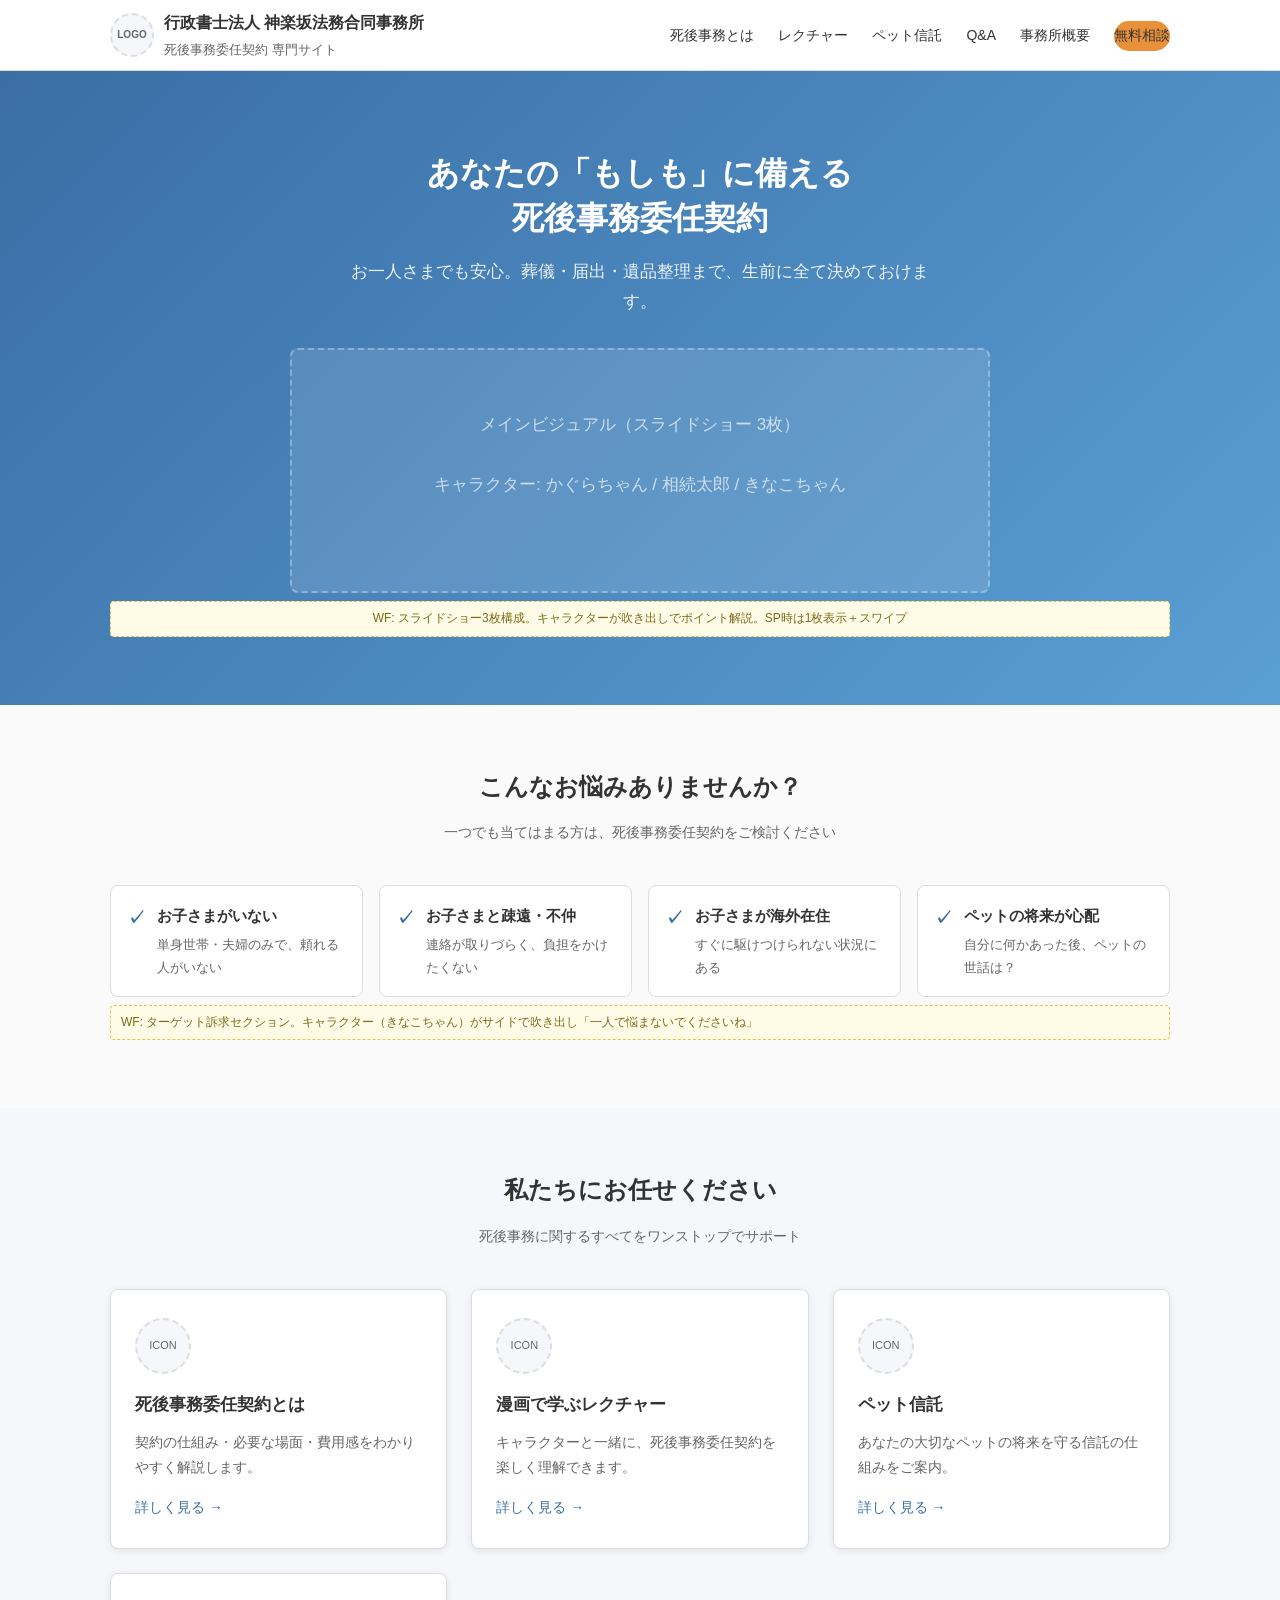
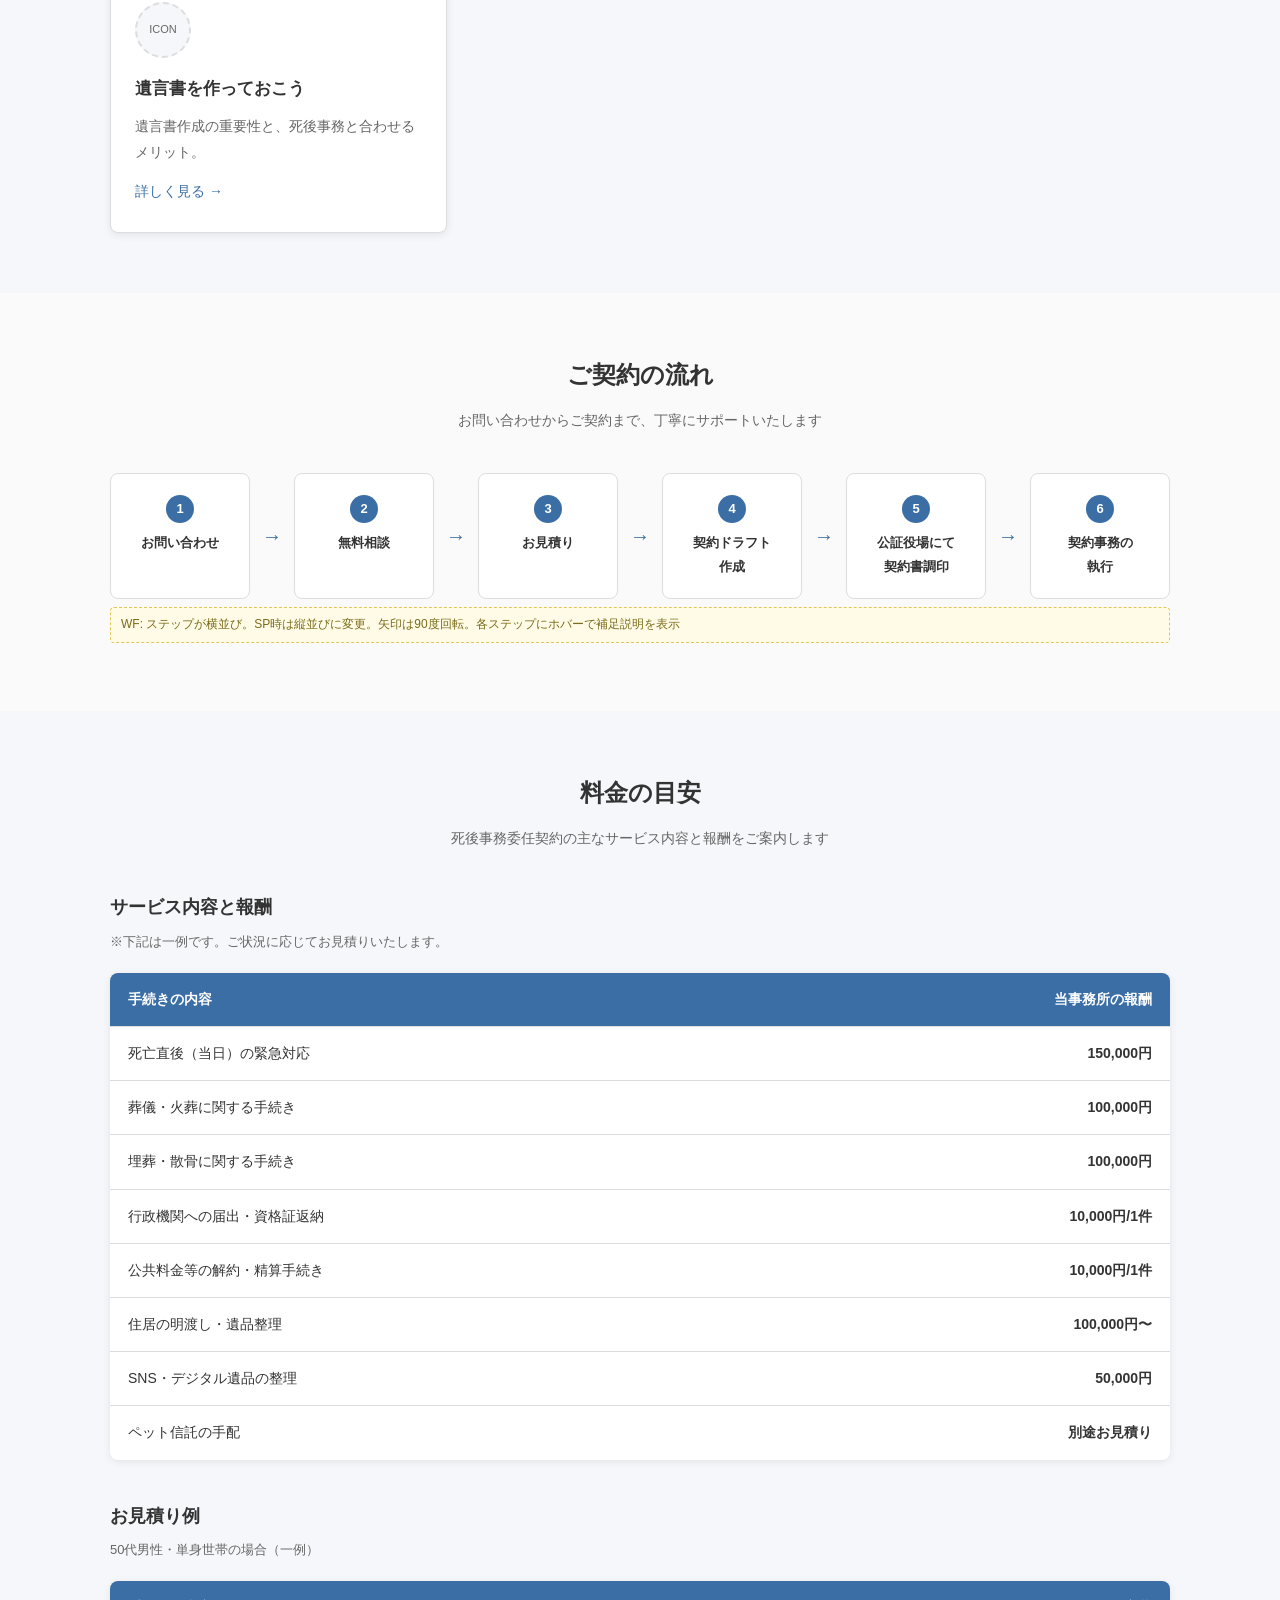
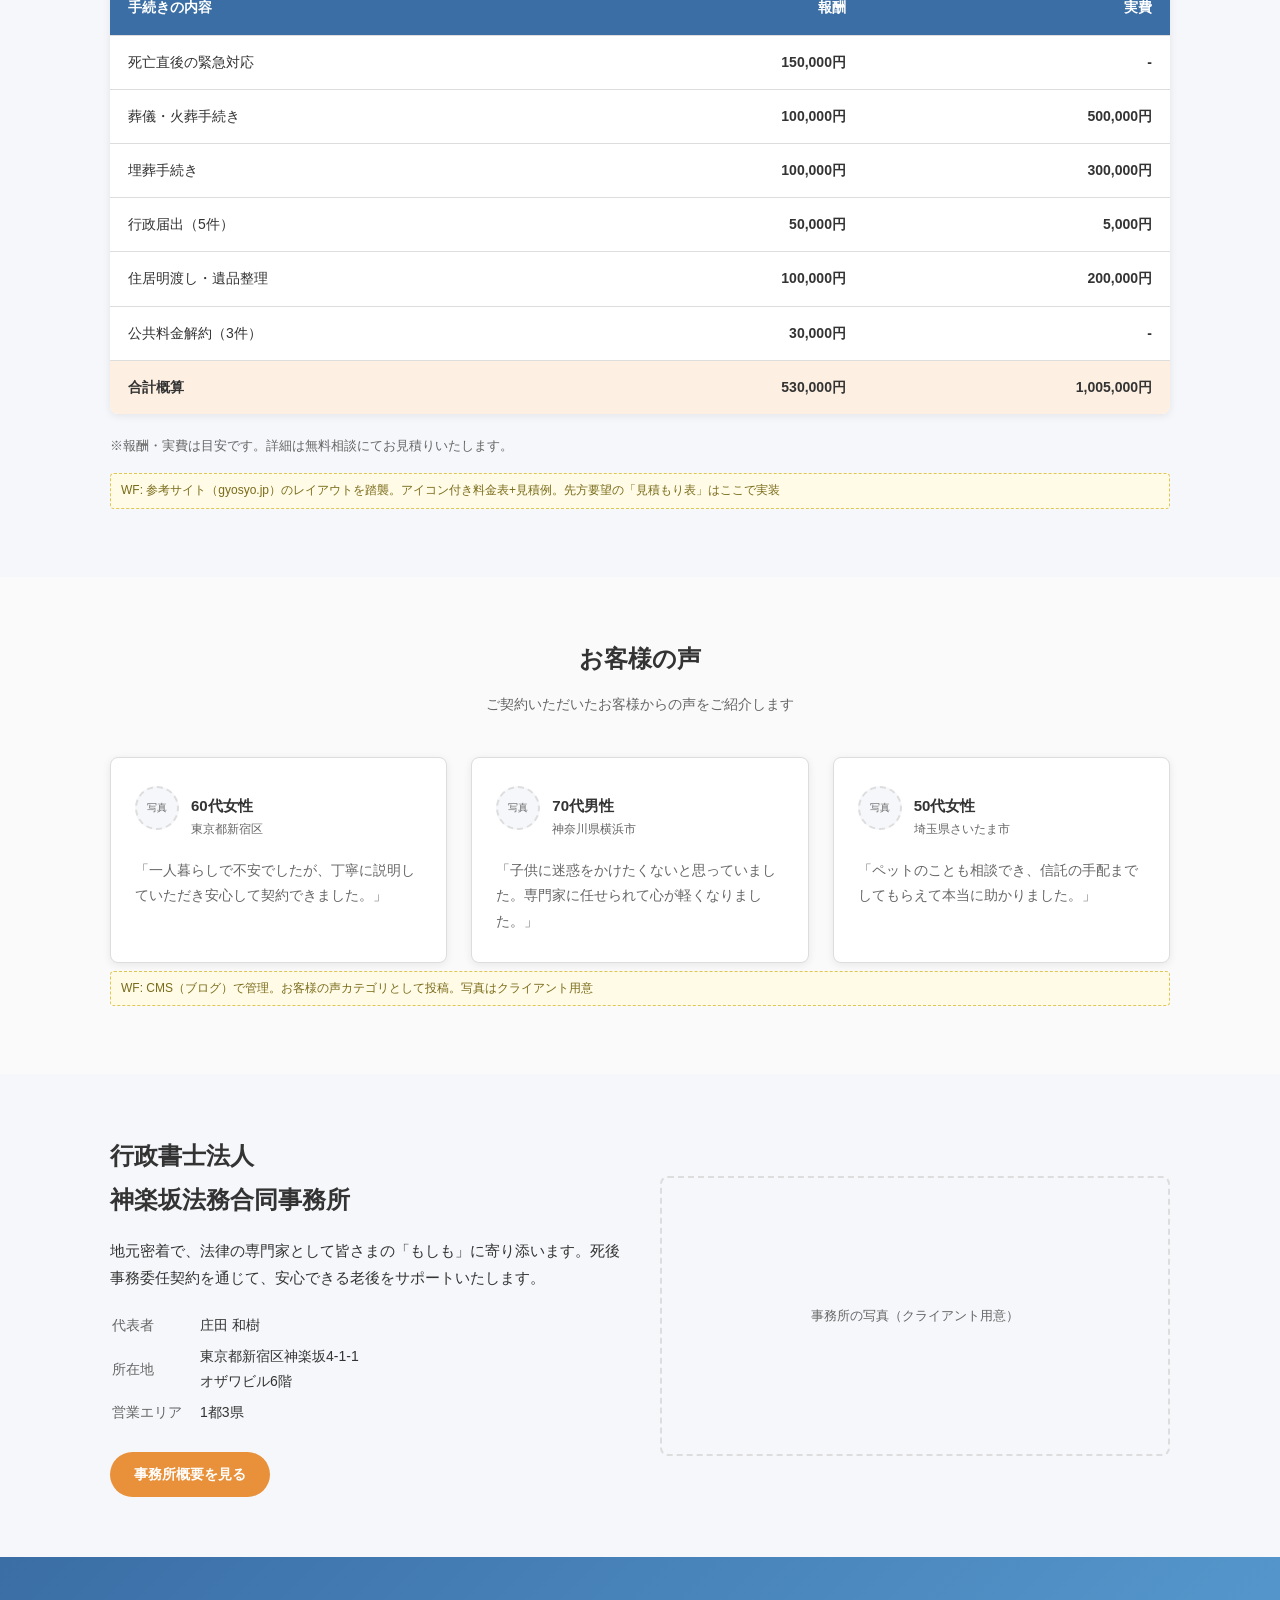
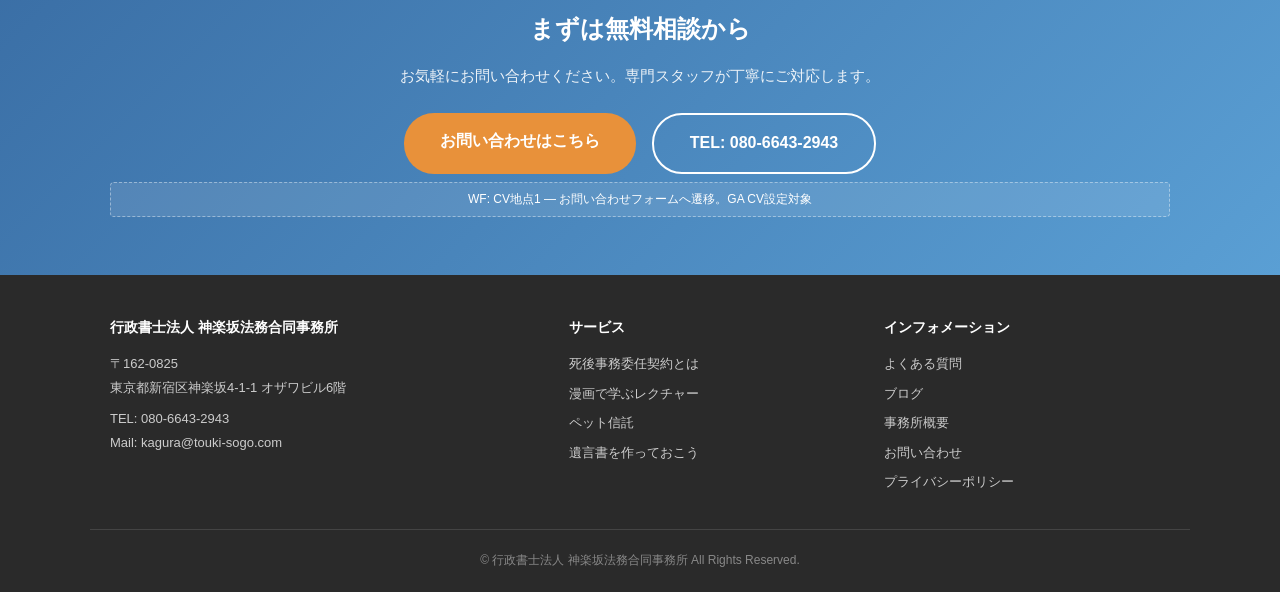
==== index.html @ 2d1f659a "死後事務サービスサイト ワイヤーフレーム全ページ作成 - index.html: トップ（ヒーロー・ターゲット訴求・サービス紹介・業務フロー・料金表・お客様の声・CTA） - about-shigoj" ====
<!DOCTYPE html>
<html lang="ja">
<head>
  <meta charset="UTF-8">
  <meta name="viewport" content="width=device-width, initial-scale=1.0">
  <title>死後事務委任契約｜行政書士法人 神楽坂法務合同事務所</title>
  <link rel="stylesheet" href="style.css">
</head>
<body>

<!-- ===== HEADER ===== -->
<header class="site-header">
  <div class="header-inner">
    <a href="index.html" class="site-logo">
      <div class="logo-placeholder">LOGO</div>
      <div>
        行政書士法人 神楽坂法務合同事務所
        <span>死後事務委任契約 専門サイト</span>
      </div>
    </a>
    <nav class="global-nav">
      <ul>
        <li><a href="about-shigojumu.html">死後事務とは</a></li>
        <li><a href="lecture.html">レクチャー</a></li>
        <li><a href="pet-trust.html">ペット信託</a></li>
        <li><a href="qa.html">Q&A</a></li>
        <li><a href="office.html">事務所概要</a></li>
        <li><a href="contact.html" class="header-cta">無料相談</a></li>
      </ul>
    </nav>
    <button class="nav-toggle" aria-label="メニュー">&#9776;</button>
  </div>
</header>

<!-- ===== HERO ===== -->
<section class="hero">
  <div class="container">
    <h1>あなたの「もしも」に備える<br>死後事務委任契約</h1>
    <p>お一人さまでも安心。葬儀・届出・遺品整理まで、生前に全て決めておけます。</p>
    <div class="hero-visual">
      <p>メインビジュアル（スライドショー 3枚）</p>
      <p style="margin-top:12px;">キャラクター: かぐらちゃん / 相続太郎 / きなこちゃん</p>
    </div>
    <div class="wf-note">WF: スライドショー3枚構成。キャラクターが吹き出しでポイント解説。SP時は1枚表示＋スワイプ</div>
  </div>
</section>

<!-- ===== こんな方に ===== -->
<section class="section">
  <div class="container">
    <h2 class="section-title">こんなお悩みありませんか？</h2>
    <p class="section-subtitle">一つでも当てはまる方は、死後事務委任契約をご検討ください</p>
    <div class="target-list">
      <div class="target-item">
        <span class="check">&#10003;</span>
        <div>
          <strong>お子さまがいない</strong>
          <p style="font-size:13px;color:#666;margin-top:4px;">単身世帯・夫婦のみで、頼れる人がいない</p>
        </div>
      </div>
      <div class="target-item">
        <span class="check">&#10003;</span>
        <div>
          <strong>お子さまと疎遠・不仲</strong>
          <p style="font-size:13px;color:#666;margin-top:4px;">連絡が取りづらく、負担をかけたくない</p>
        </div>
      </div>
      <div class="target-item">
        <span class="check">&#10003;</span>
        <div>
          <strong>お子さまが海外在住</strong>
          <p style="font-size:13px;color:#666;margin-top:4px;">すぐに駆けつけられない状況にある</p>
        </div>
      </div>
      <div class="target-item">
        <span class="check">&#10003;</span>
        <div>
          <strong>ペットの将来が心配</strong>
          <p style="font-size:13px;color:#666;margin-top:4px;">自分に何かあった後、ペットの世話は？</p>
        </div>
      </div>
    </div>
    <div class="wf-note">WF: ターゲット訴求セクション。キャラクター（きなこちゃん）がサイドで吹き出し「一人で悩まないでくださいね」</div>
  </div>
</section>

<!-- ===== サービス紹介 ===== -->
<section class="section section--alt">
  <div class="container">
    <h2 class="section-title">私たちにお任せください</h2>
    <p class="section-subtitle">死後事務に関するすべてをワンストップでサポート</p>
    <div class="card-grid">
      <a href="about-shigojumu.html" class="card" style="text-decoration:none;color:inherit;">
        <div class="card-icon">ICON</div>
        <h3>死後事務委任契約とは</h3>
        <p>契約の仕組み・必要な場面・費用感をわかりやすく解説します。</p>
        <span class="card-link">詳しく見る &rarr;</span>
      </a>
      <a href="lecture.html" class="card" style="text-decoration:none;color:inherit;">
        <div class="card-icon">ICON</div>
        <h3>漫画で学ぶレクチャー</h3>
        <p>キャラクターと一緒に、死後事務委任契約を楽しく理解できます。</p>
        <span class="card-link">詳しく見る &rarr;</span>
      </a>
      <a href="pet-trust.html" class="card" style="text-decoration:none;color:inherit;">
        <div class="card-icon">ICON</div>
        <h3>ペット信託</h3>
        <p>あなたの大切なペットの将来を守る信託の仕組みをご案内。</p>
        <span class="card-link">詳しく見る &rarr;</span>
      </a>
      <a href="will.html" class="card" style="text-decoration:none;color:inherit;">
        <div class="card-icon">ICON</div>
        <h3>遺言書を作っておこう</h3>
        <p>遺言書作成の重要性と、死後事務と合わせるメリット。</p>
        <span class="card-link">詳しく見る &rarr;</span>
      </a>
    </div>
  </div>
</section>

<!-- ===== 業務フロー ===== -->
<section class="section">
  <div class="container">
    <h2 class="section-title">ご契約の流れ</h2>
    <p class="section-subtitle">お問い合わせからご契約まで、丁寧にサポートいたします</p>
    <div class="flow-steps">
      <div class="flow-step">
        <div class="step-num">1</div>
        <h4>お問い合わせ</h4>
      </div>
      <div class="flow-arrow">&rarr;</div>
      <div class="flow-step">
        <div class="step-num">2</div>
        <h4>無料相談</h4>
      </div>
      <div class="flow-arrow">&rarr;</div>
      <div class="flow-step">
        <div class="step-num">3</div>
        <h4>お見積り</h4>
      </div>
      <div class="flow-arrow">&rarr;</div>
      <div class="flow-step">
        <div class="step-num">4</div>
        <h4>契約ドラフト<br>作成</h4>
      </div>
      <div class="flow-arrow">&rarr;</div>
      <div class="flow-step">
        <div class="step-num">5</div>
        <h4>公証役場にて<br>契約書調印</h4>
      </div>
      <div class="flow-arrow">&rarr;</div>
      <div class="flow-step">
        <div class="step-num">6</div>
        <h4>契約事務の<br>執行</h4>
      </div>
    </div>
    <div class="wf-note">WF: ステップが横並び。SP時は縦並びに変更。矢印は90度回転。各ステップにホバーで補足説明を表示</div>
  </div>
</section>

<!-- ===== 料金の目安（見積もり表） ===== -->
<section class="section section--alt">
  <div class="container">
    <h2 class="section-title">料金の目安</h2>
    <p class="section-subtitle">死後事務委任契約の主なサービス内容と報酬をご案内します</p>

    <div class="estimate-section">
      <h3>サービス内容と報酬</h3>
      <p class="estimate-note">※下記は一例です。ご状況に応じてお見積りいたします。</p>
      <table class="wf-table">
        <thead>
          <tr>
            <th>手続きの内容</th>
            <th class="price">当事務所の報酬</th>
          </tr>
        </thead>
        <tbody>
          <tr>
            <td>死亡直後（当日）の緊急対応</td>
            <td class="price">150,000円</td>
          </tr>
          <tr>
            <td>葬儀・火葬に関する手続き</td>
            <td class="price">100,000円</td>
          </tr>
          <tr>
            <td>埋葬・散骨に関する手続き</td>
            <td class="price">100,000円</td>
          </tr>
          <tr>
            <td>行政機関への届出・資格証返納</td>
            <td class="price">10,000円/1件</td>
          </tr>
          <tr>
            <td>公共料金等の解約・精算手続き</td>
            <td class="price">10,000円/1件</td>
          </tr>
          <tr>
            <td>住居の明渡し・遺品整理</td>
            <td class="price">100,000円〜</td>
          </tr>
          <tr>
            <td>SNS・デジタル遺品の整理</td>
            <td class="price">50,000円</td>
          </tr>
          <tr>
            <td>ペット信託の手配</td>
            <td class="price">別途お見積り</td>
          </tr>
        </tbody>
      </table>
    </div>

    <div class="estimate-section" style="margin-top:40px;">
      <h3>お見積り例</h3>
      <p class="estimate-note">50代男性・単身世帯の場合（一例）</p>
      <table class="wf-table">
        <thead>
          <tr>
            <th>手続きの内容</th>
            <th class="price">報酬</th>
            <th class="price">実費</th>
          </tr>
        </thead>
        <tbody>
          <tr>
            <td>死亡直後の緊急対応</td>
            <td class="price">150,000円</td>
            <td class="price">-</td>
          </tr>
          <tr>
            <td>葬儀・火葬手続き</td>
            <td class="price">100,000円</td>
            <td class="price">500,000円</td>
          </tr>
          <tr>
            <td>埋葬手続き</td>
            <td class="price">100,000円</td>
            <td class="price">300,000円</td>
          </tr>
          <tr>
            <td>行政届出（5件）</td>
            <td class="price">50,000円</td>
            <td class="price">5,000円</td>
          </tr>
          <tr>
            <td>住居明渡し・遺品整理</td>
            <td class="price">100,000円</td>
            <td class="price">200,000円</td>
          </tr>
          <tr>
            <td>公共料金解約（3件）</td>
            <td class="price">30,000円</td>
            <td class="price">-</td>
          </tr>
          <tr class="total-row">
            <td>合計概算</td>
            <td class="price">530,000円</td>
            <td class="price">1,005,000円</td>
          </tr>
        </tbody>
      </table>
      <p class="estimate-note">※報酬・実費は目安です。詳細は無料相談にてお見積りいたします。</p>
    </div>

    <div class="wf-note">WF: 参考サイト（gyosyo.jp）のレイアウトを踏襲。アイコン付き料金表+見積例。先方要望の「見積もり表」はここで実装</div>
  </div>
</section>

<!-- ===== お客様の声 ===== -->
<section class="section">
  <div class="container">
    <h2 class="section-title">お客様の声</h2>
    <p class="section-subtitle">ご契約いただいたお客様からの声をご紹介します</p>
    <div class="card-grid">
      <div class="card">
        <div style="display:flex;align-items:center;gap:12px;margin-bottom:12px;">
          <div class="card-icon" style="width:44px;height:44px;font-size:10px;">写真</div>
          <div>
            <strong>60代女性</strong>
            <p style="font-size:12px;color:#666;">東京都新宿区</p>
          </div>
        </div>
        <p>「一人暮らしで不安でしたが、丁寧に説明していただき安心して契約できました。」</p>
      </div>
      <div class="card">
        <div style="display:flex;align-items:center;gap:12px;margin-bottom:12px;">
          <div class="card-icon" style="width:44px;height:44px;font-size:10px;">写真</div>
          <div>
            <strong>70代男性</strong>
            <p style="font-size:12px;color:#666;">神奈川県横浜市</p>
          </div>
        </div>
        <p>「子供に迷惑をかけたくないと思っていました。専門家に任せられて心が軽くなりました。」</p>
      </div>
      <div class="card">
        <div style="display:flex;align-items:center;gap:12px;margin-bottom:12px;">
          <div class="card-icon" style="width:44px;height:44px;font-size:10px;">写真</div>
          <div>
            <strong>50代女性</strong>
            <p style="font-size:12px;color:#666;">埼玉県さいたま市</p>
          </div>
        </div>
        <p>「ペットのことも相談でき、信託の手配までしてもらえて本当に助かりました。」</p>
      </div>
    </div>
    <div class="wf-note">WF: CMS（ブログ）で管理。お客様の声カテゴリとして投稿。写真はクライアント用意</div>
  </div>
</section>

<!-- ===== 事務所紹介 ===== -->
<section class="section section--alt">
  <div class="container">
    <div class="two-col">
      <div>
        <h2 class="section-title" style="text-align:left;">行政書士法人<br>神楽坂法務合同事務所</h2>
        <p style="margin:16px 0;">地元密着で、法律の専門家として皆さまの「もしも」に寄り添います。死後事務委任契約を通じて、安心できる老後をサポートいたします。</p>
        <table style="font-size:14px;margin-top:16px;">
          <tr><td style="padding:4px 16px 4px 0;color:#666;">代表者</td><td>庄田 和樹</td></tr>
          <tr><td style="padding:4px 16px 4px 0;color:#666;">所在地</td><td>東京都新宿区神楽坂4-1-1<br>オザワビル6階</td></tr>
          <tr><td style="padding:4px 16px 4px 0;color:#666;">営業エリア</td><td>1都3県</td></tr>
        </table>
        <a href="office.html" class="btn btn--primary btn--small" style="margin-top:20px;">事務所概要を見る</a>
      </div>
      <div class="image-placeholder">事務所の写真（クライアント用意）</div>
    </div>
  </div>
</section>

<!-- ===== CTA ===== -->
<section class="cta-section">
  <div class="container">
    <h2>まずは無料相談から</h2>
    <p>お気軽にお問い合わせください。専門スタッフが丁寧にご対応します。</p>
    <div style="display:flex;gap:16px;justify-content:center;flex-wrap:wrap;">
      <a href="contact.html" class="btn btn--primary">お問い合わせはこちら</a>
      <a href="tel:08066432943" class="btn btn--outline">TEL: 080-6643-2943</a>
    </div>
    <div class="wf-note" style="color:#fff;border-color:rgba(255,255,255,.4);background:rgba(255,255,255,.1);">WF: CV地点1 — お問い合わせフォームへ遷移。GA CV設定対象</div>
  </div>
</section>

<!-- ===== FOOTER ===== -->
<footer class="site-footer">
  <div class="footer-inner">
    <div class="footer-col">
      <h4>行政書士法人 神楽坂法務合同事務所</h4>
      <p>〒162-0825<br>東京都新宿区神楽坂4-1-1 オザワビル6階</p>
      <p style="margin-top:8px;">TEL: 080-6643-2943</p>
      <p>Mail: kagura@touki-sogo.com</p>
    </div>
    <div class="footer-col">
      <h4>サービス</h4>
      <ul>
        <li><a href="about-shigojumu.html">死後事務委任契約とは</a></li>
        <li><a href="lecture.html">漫画で学ぶレクチャー</a></li>
        <li><a href="pet-trust.html">ペット信託</a></li>
        <li><a href="will.html">遺言書を作っておこう</a></li>
      </ul>
    </div>
    <div class="footer-col">
      <h4>インフォメーション</h4>
      <ul>
        <li><a href="qa.html">よくある質問</a></li>
        <li><a href="blog.html">ブログ</a></li>
        <li><a href="office.html">事務所概要</a></li>
        <li><a href="contact.html">お問い合わせ</a></li>
        <li><a href="privacy.html">プライバシーポリシー</a></li>
      </ul>
    </div>
  </div>
  <div class="footer-bottom">
    &copy; 行政書士法人 神楽坂法務合同事務所 All Rights Reserved.
  </div>
</footer>

</body>
</html>
---- style.css ----
/* ===========================
   死後事務サービスサイト ワイヤーフレーム
   神楽坂法務合同事務所
   =========================== */

:root {
  --color-primary: #3a6ea5;
  --color-primary-dark: #2c5580;
  --color-accent: #e8913a;
  --color-accent-light: #fdf0e2;
  --color-bg: #fafafa;
  --color-white: #ffffff;
  --color-text: #333333;
  --color-text-light: #666666;
  --color-border: #ddd;
  --color-light-bg: #f5f7fa;
  --radius: 8px;
  --shadow: 0 2px 8px rgba(0,0,0,0.08);
  --max-width: 1100px;
}

* { margin: 0; padding: 0; box-sizing: border-box; }

body {
  font-family: "Noto Sans JP", "Hiragino Sans", "Hiragino Kaku Gothic ProN", sans-serif;
  color: var(--color-text);
  background: var(--color-bg);
  line-height: 1.8;
  font-size: 15px;
}

a { color: var(--color-primary); text-decoration: none; }
a:hover { text-decoration: underline; }

img { max-width: 100%; height: auto; }

.container { max-width: var(--max-width); margin: 0 auto; padding: 0 20px; }

/* --- Wireframe annotation --- */
.wf-note {
  background: #fffbe6;
  border: 1px dashed #e0c654;
  color: #7a6b1a;
  font-size: 12px;
  padding: 6px 10px;
  border-radius: 4px;
  margin: 8px 0;
}

/* --- Header --- */
.site-header {
  background: var(--color-white);
  border-bottom: 1px solid var(--color-border);
  position: sticky;
  top: 0;
  z-index: 100;
}

.header-inner {
  max-width: var(--max-width);
  margin: 0 auto;
  padding: 0 20px;
  display: flex;
  align-items: center;
  justify-content: space-between;
  height: 70px;
}

.site-logo {
  display: flex;
  align-items: center;
  gap: 10px;
  font-weight: 700;
  font-size: 16px;
  color: var(--color-text);
}

.site-logo .logo-placeholder {
  width: 44px;
  height: 44px;
  background: var(--color-light-bg);
  border: 2px dashed var(--color-border);
  border-radius: 50%;
  display: flex;
  align-items: center;
  justify-content: center;
  font-size: 10px;
  color: var(--color-text-light);
}

.site-logo span { font-size: 13px; color: var(--color-text-light); display: block; font-weight: 400; }

.global-nav ul {
  list-style: none;
  display: flex;
  gap: 24px;
}

.global-nav a {
  color: var(--color-text);
  font-size: 14px;
  font-weight: 500;
  padding: 6px 0;
  border-bottom: 2px solid transparent;
  transition: border-color .2s;
}

.global-nav a:hover {
  text-decoration: none;
  border-bottom-color: var(--color-primary);
}

.header-cta {
  background: var(--color-accent);
  color: #fff;
  padding: 8px 20px;
  border-radius: 30px;
  font-size: 14px;
  font-weight: 600;
  transition: background .2s;
}
.header-cta:hover { background: var(--color-primary-dark); text-decoration: none; }

/* Mobile nav toggle */
.nav-toggle { display: none; background: none; border: none; font-size: 24px; cursor: pointer; }

/* --- Hero --- */
.hero {
  background: linear-gradient(135deg, var(--color-primary) 0%, #5a9fd4 100%);
  color: #fff;
  padding: 80px 0 60px;
  text-align: center;
}

.hero h1 { font-size: 32px; margin-bottom: 16px; line-height: 1.4; }
.hero p { font-size: 17px; opacity: .9; max-width: 600px; margin: 0 auto 30px; }

.hero-visual {
  max-width: 700px;
  margin: 0 auto;
  background: rgba(255,255,255,.15);
  border: 2px dashed rgba(255,255,255,.4);
  border-radius: var(--radius);
  padding: 60px 20px;
  font-size: 14px;
  opacity: .8;
}

/* --- Section --- */
.section { padding: 60px 0; }
.section--alt { background: var(--color-light-bg); }
.section--accent { background: var(--color-accent-light); }

.section-title {
  font-size: 24px;
  text-align: center;
  margin-bottom: 12px;
  color: var(--color-text);
}

.section-subtitle {
  text-align: center;
  color: var(--color-text-light);
  margin-bottom: 40px;
  font-size: 14px;
}

/* --- Cards --- */
.card-grid {
  display: grid;
  grid-template-columns: repeat(auto-fit, minmax(280px, 1fr));
  gap: 24px;
}

.card {
  background: var(--color-white);
  border: 1px solid var(--color-border);
  border-radius: var(--radius);
  padding: 28px 24px;
  box-shadow: var(--shadow);
  transition: box-shadow .2s;
}
.card:hover { box-shadow: 0 4px 16px rgba(0,0,0,.12); }

.card-icon {
  width: 56px;
  height: 56px;
  background: var(--color-light-bg);
  border: 2px dashed var(--color-border);
  border-radius: 50%;
  display: flex;
  align-items: center;
  justify-content: center;
  margin-bottom: 16px;
  font-size: 11px;
  color: var(--color-text-light);
}

.card h3 { font-size: 17px; margin-bottom: 10px; }
.card p { font-size: 14px; color: var(--color-text-light); }

.card-link {
  display: inline-block;
  margin-top: 14px;
  color: var(--color-primary);
  font-size: 14px;
  font-weight: 500;
}

/* --- Character placeholder --- */
.character-placeholder {
  width: 100px;
  height: 120px;
  background: var(--color-light-bg);
  border: 2px dashed var(--color-border);
  border-radius: var(--radius);
  display: flex;
  align-items: center;
  justify-content: center;
  font-size: 11px;
  color: var(--color-text-light);
  text-align: center;
  flex-shrink: 0;
}

.character-placeholder--large {
  width: 140px;
  height: 170px;
}

/* --- Flow --- */
.flow-steps {
  display: flex;
  gap: 12px;
  flex-wrap: wrap;
  justify-content: center;
  margin-top: 20px;
}

.flow-step {
  background: var(--color-white);
  border: 1px solid var(--color-border);
  border-radius: var(--radius);
  padding: 20px 16px;
  text-align: center;
  flex: 1;
  min-width: 130px;
  max-width: 160px;
  position: relative;
}

.flow-step .step-num {
  display: inline-block;
  width: 28px;
  height: 28px;
  background: var(--color-primary);
  color: #fff;
  border-radius: 50%;
  line-height: 28px;
  font-size: 13px;
  font-weight: 700;
  margin-bottom: 8px;
}

.flow-step h4 { font-size: 13px; }

.flow-arrow {
  display: flex;
  align-items: center;
  font-size: 20px;
  color: var(--color-primary);
  font-weight: 700;
}

/* --- Table --- */
.wf-table {
  width: 100%;
  border-collapse: collapse;
  margin: 20px 0;
  background: var(--color-white);
  border-radius: var(--radius);
  overflow: hidden;
  box-shadow: var(--shadow);
}

.wf-table th, .wf-table td {
  padding: 14px 18px;
  text-align: left;
  border-bottom: 1px solid var(--color-border);
  font-size: 14px;
}

.wf-table th {
  background: var(--color-primary);
  color: #fff;
  font-weight: 600;
}

.wf-table tr:last-child td { border-bottom: none; }

.wf-table .price { text-align: right; font-weight: 600; white-space: nowrap; }

.wf-table .total-row {
  background: var(--color-accent-light);
  font-weight: 700;
}

/* --- CTA --- */
.cta-section {
  background: linear-gradient(135deg, var(--color-primary) 0%, #5a9fd4 100%);
  color: #fff;
  text-align: center;
  padding: 50px 0;
}

.cta-section h2 { font-size: 24px; margin-bottom: 12px; }
.cta-section p { opacity: .9; margin-bottom: 24px; }

.btn {
  display: inline-block;
  padding: 14px 36px;
  border-radius: 30px;
  font-size: 16px;
  font-weight: 600;
  cursor: pointer;
  border: none;
  transition: background .2s, transform .1s;
}
.btn:hover { transform: translateY(-1px); text-decoration: none; }

.btn--primary { background: var(--color-accent); color: #fff; }
.btn--primary:hover { background: #d07a2a; }

.btn--outline { background: transparent; color: #fff; border: 2px solid #fff; }
.btn--outline:hover { background: rgba(255,255,255,.15); }

.btn--small { padding: 10px 24px; font-size: 14px; }

/* --- Form --- */
.form-group {
  margin-bottom: 20px;
}

.form-group label {
  display: block;
  font-size: 14px;
  font-weight: 600;
  margin-bottom: 6px;
}

.form-group .required {
  background: #e74c3c;
  color: #fff;
  font-size: 10px;
  padding: 2px 6px;
  border-radius: 3px;
  margin-left: 6px;
}

.form-group input,
.form-group textarea,
.form-group select {
  width: 100%;
  padding: 10px 14px;
  border: 1px solid var(--color-border);
  border-radius: 6px;
  font-size: 15px;
  font-family: inherit;
}

.form-group textarea { min-height: 140px; resize: vertical; }

/* --- FAQ --- */
.faq-item {
  background: var(--color-white);
  border: 1px solid var(--color-border);
  border-radius: var(--radius);
  margin-bottom: 12px;
  overflow: hidden;
}

.faq-question {
  padding: 16px 20px;
  font-weight: 600;
  font-size: 15px;
  display: flex;
  align-items: center;
  gap: 10px;
  cursor: pointer;
}

.faq-question .q-label {
  background: var(--color-primary);
  color: #fff;
  width: 28px;
  height: 28px;
  border-radius: 50%;
  display: flex;
  align-items: center;
  justify-content: center;
  font-size: 14px;
  font-weight: 700;
  flex-shrink: 0;
}

.faq-answer {
  padding: 0 20px 16px 58px;
  color: var(--color-text-light);
  font-size: 14px;
}

/* --- Blog list --- */
.blog-item {
  display: flex;
  gap: 20px;
  background: var(--color-white);
  border: 1px solid var(--color-border);
  border-radius: var(--radius);
  padding: 20px;
  margin-bottom: 16px;
  box-shadow: var(--shadow);
}

.blog-thumb {
  width: 160px;
  height: 100px;
  background: var(--color-light-bg);
  border: 2px dashed var(--color-border);
  border-radius: 6px;
  flex-shrink: 0;
  display: flex;
  align-items: center;
  justify-content: center;
  font-size: 11px;
  color: var(--color-text-light);
}

.blog-meta { font-size: 12px; color: var(--color-text-light); margin-bottom: 4px; }
.blog-item h3 { font-size: 16px; margin-bottom: 6px; }
.blog-item p { font-size: 13px; color: var(--color-text-light); }

/* --- Office --- */
.office-info {
  display: grid;
  grid-template-columns: 1fr 1fr;
  gap: 30px;
  align-items: start;
}

.map-placeholder {
  width: 100%;
  height: 300px;
  background: var(--color-light-bg);
  border: 2px dashed var(--color-border);
  border-radius: var(--radius);
  display: flex;
  align-items: center;
  justify-content: center;
  font-size: 13px;
  color: var(--color-text-light);
}

/* --- Footer --- */
.site-footer {
  background: #2a2a2a;
  color: #ccc;
  padding: 40px 0 20px;
  font-size: 13px;
}

.footer-inner {
  max-width: var(--max-width);
  margin: 0 auto;
  padding: 0 20px;
  display: grid;
  grid-template-columns: 1.5fr 1fr 1fr;
  gap: 30px;
}

.footer-col h4 { color: #fff; font-size: 14px; margin-bottom: 12px; }

.footer-col ul { list-style: none; }
.footer-col li { margin-bottom: 6px; }
.footer-col a { color: #ccc; font-size: 13px; }
.footer-col a:hover { color: #fff; }

.footer-bottom {
  max-width: var(--max-width);
  margin: 0 auto;
  padding: 20px 20px 0;
  border-top: 1px solid #444;
  text-align: center;
  margin-top: 30px;
  font-size: 12px;
  color: #888;
}

/* --- Page header --- */
.page-header {
  background: var(--color-primary);
  color: #fff;
  padding: 40px 0;
  text-align: center;
}

.page-header h1 { font-size: 26px; }
.page-header .breadcrumb { font-size: 12px; opacity: .7; margin-top: 8px; }
.page-header .breadcrumb a { color: #fff; }

/* --- Two column --- */
.two-col {
  display: grid;
  grid-template-columns: 1fr 1fr;
  gap: 40px;
  align-items: center;
}

.two-col--reverse { direction: rtl; }
.two-col--reverse > * { direction: ltr; }

.image-placeholder {
  width: 100%;
  height: 280px;
  background: var(--color-light-bg);
  border: 2px dashed var(--color-border);
  border-radius: var(--radius);
  display: flex;
  align-items: center;
  justify-content: center;
  font-size: 13px;
  color: var(--color-text-light);
}

/* --- Sidebar layout --- */
.content-with-sidebar {
  display: grid;
  grid-template-columns: 1fr 280px;
  gap: 30px;
}

.sidebar .widget {
  background: var(--color-white);
  border: 1px solid var(--color-border);
  border-radius: var(--radius);
  padding: 20px;
  margin-bottom: 20px;
}

.sidebar .widget h4 {
  font-size: 14px;
  margin-bottom: 12px;
  padding-bottom: 8px;
  border-bottom: 2px solid var(--color-primary);
}

.sidebar .widget li { margin-bottom: 8px; font-size: 13px; }

/* --- Category tags --- */
.tag {
  display: inline-block;
  background: var(--color-light-bg);
  border: 1px solid var(--color-border);
  padding: 4px 12px;
  border-radius: 20px;
  font-size: 12px;
  margin: 4px;
  color: var(--color-text-light);
}

.tag--active {
  background: var(--color-primary);
  color: #fff;
  border-color: var(--color-primary);
}

/* --- Estimate table --- */
.estimate-section h3 {
  font-size: 18px;
  margin-bottom: 6px;
}

.estimate-note {
  font-size: 13px;
  color: var(--color-text-light);
  margin-bottom: 16px;
}

/* --- Target list --- */
.target-list {
  display: grid;
  grid-template-columns: repeat(auto-fit, minmax(240px, 1fr));
  gap: 16px;
}

.target-item {
  display: flex;
  align-items: flex-start;
  gap: 12px;
  background: var(--color-white);
  border: 1px solid var(--color-border);
  border-radius: var(--radius);
  padding: 16px;
}

.target-item .check {
  color: var(--color-primary);
  font-size: 18px;
  font-weight: 700;
  flex-shrink: 0;
}

/* --- Responsive --- */
@media (max-width: 768px) {
  .global-nav { display: none; }
  .nav-toggle { display: block; }

  .hero h1 { font-size: 24px; }
  .hero p { font-size: 15px; }

  .two-col,
  .office-info { grid-template-columns: 1fr; }

  .footer-inner { grid-template-columns: 1fr; }

  .content-with-sidebar { grid-template-columns: 1fr; }

  .flow-steps { flex-direction: column; align-items: center; }
  .flow-arrow { transform: rotate(90deg); }

  .blog-item { flex-direction: column; }
  .blog-thumb { width: 100%; height: 140px; }

  .header-inner { height: 56px; }
  .section { padding: 40px 0; }
}
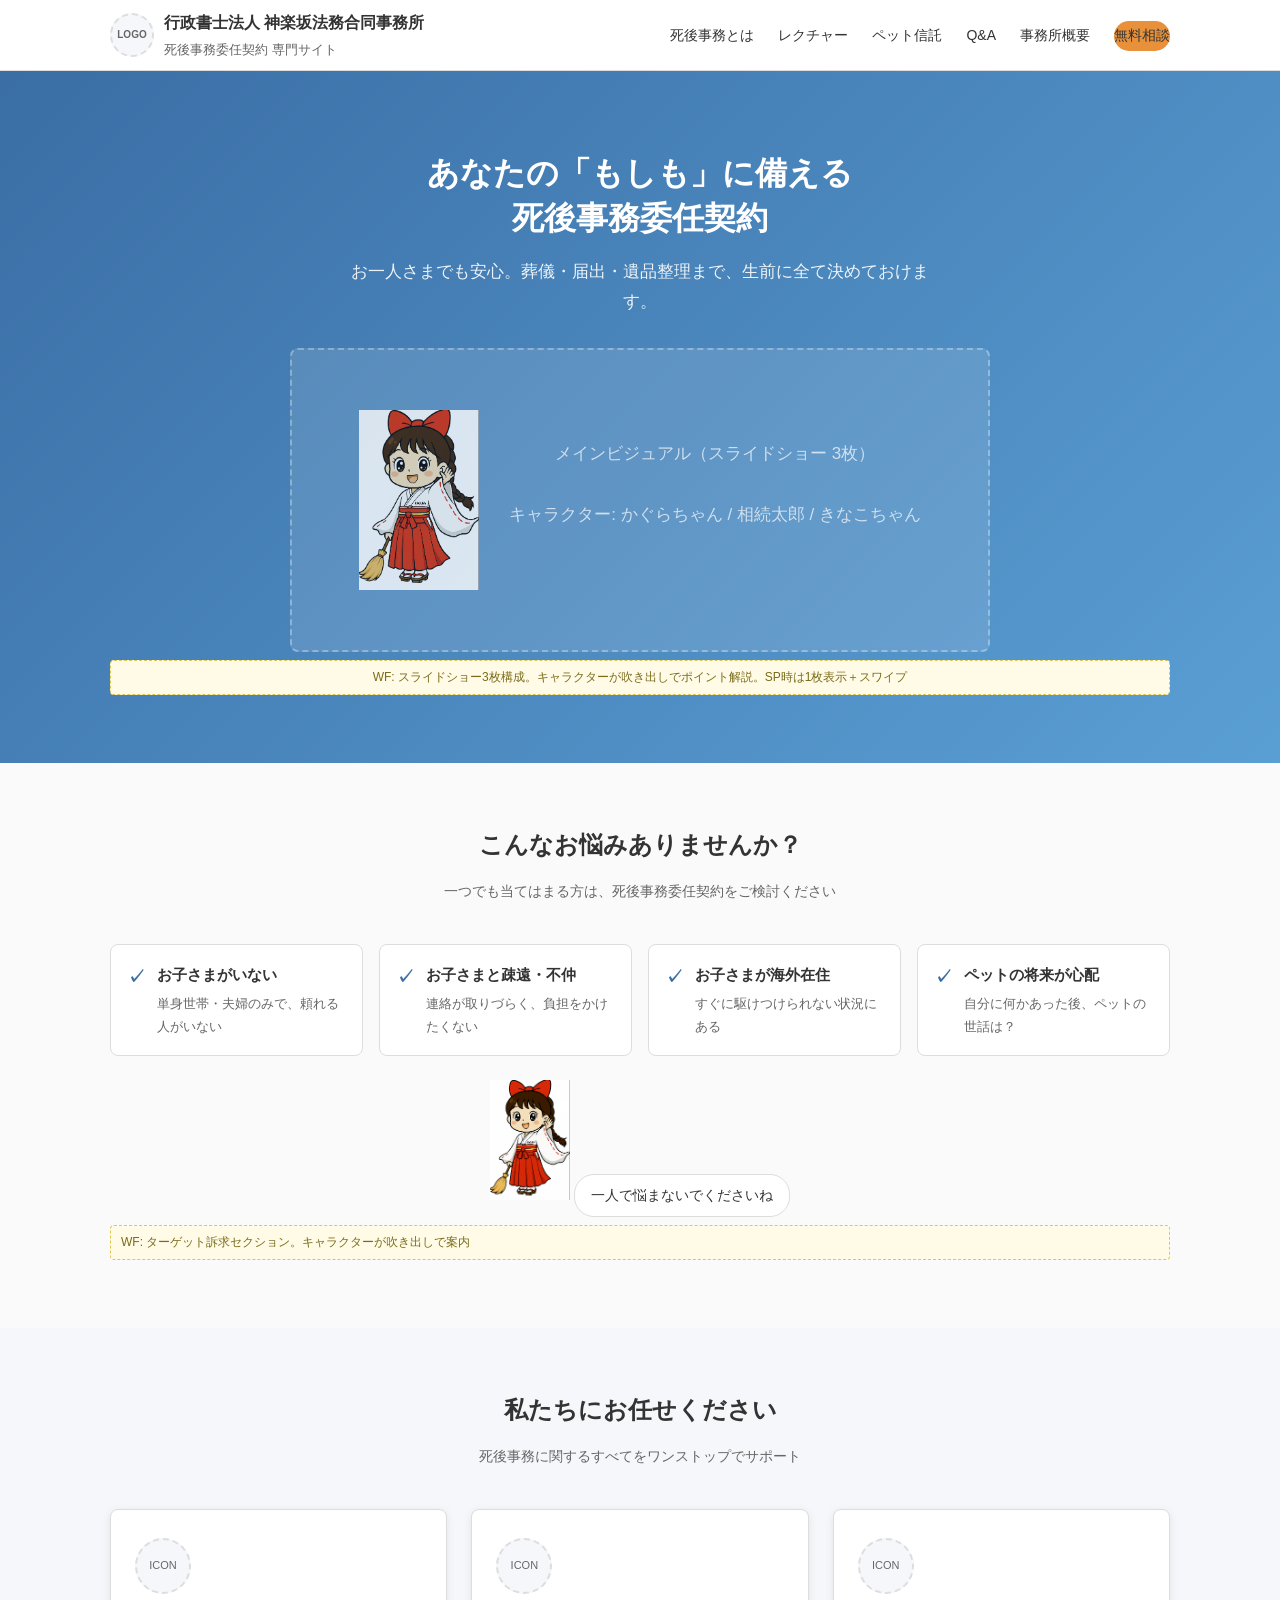
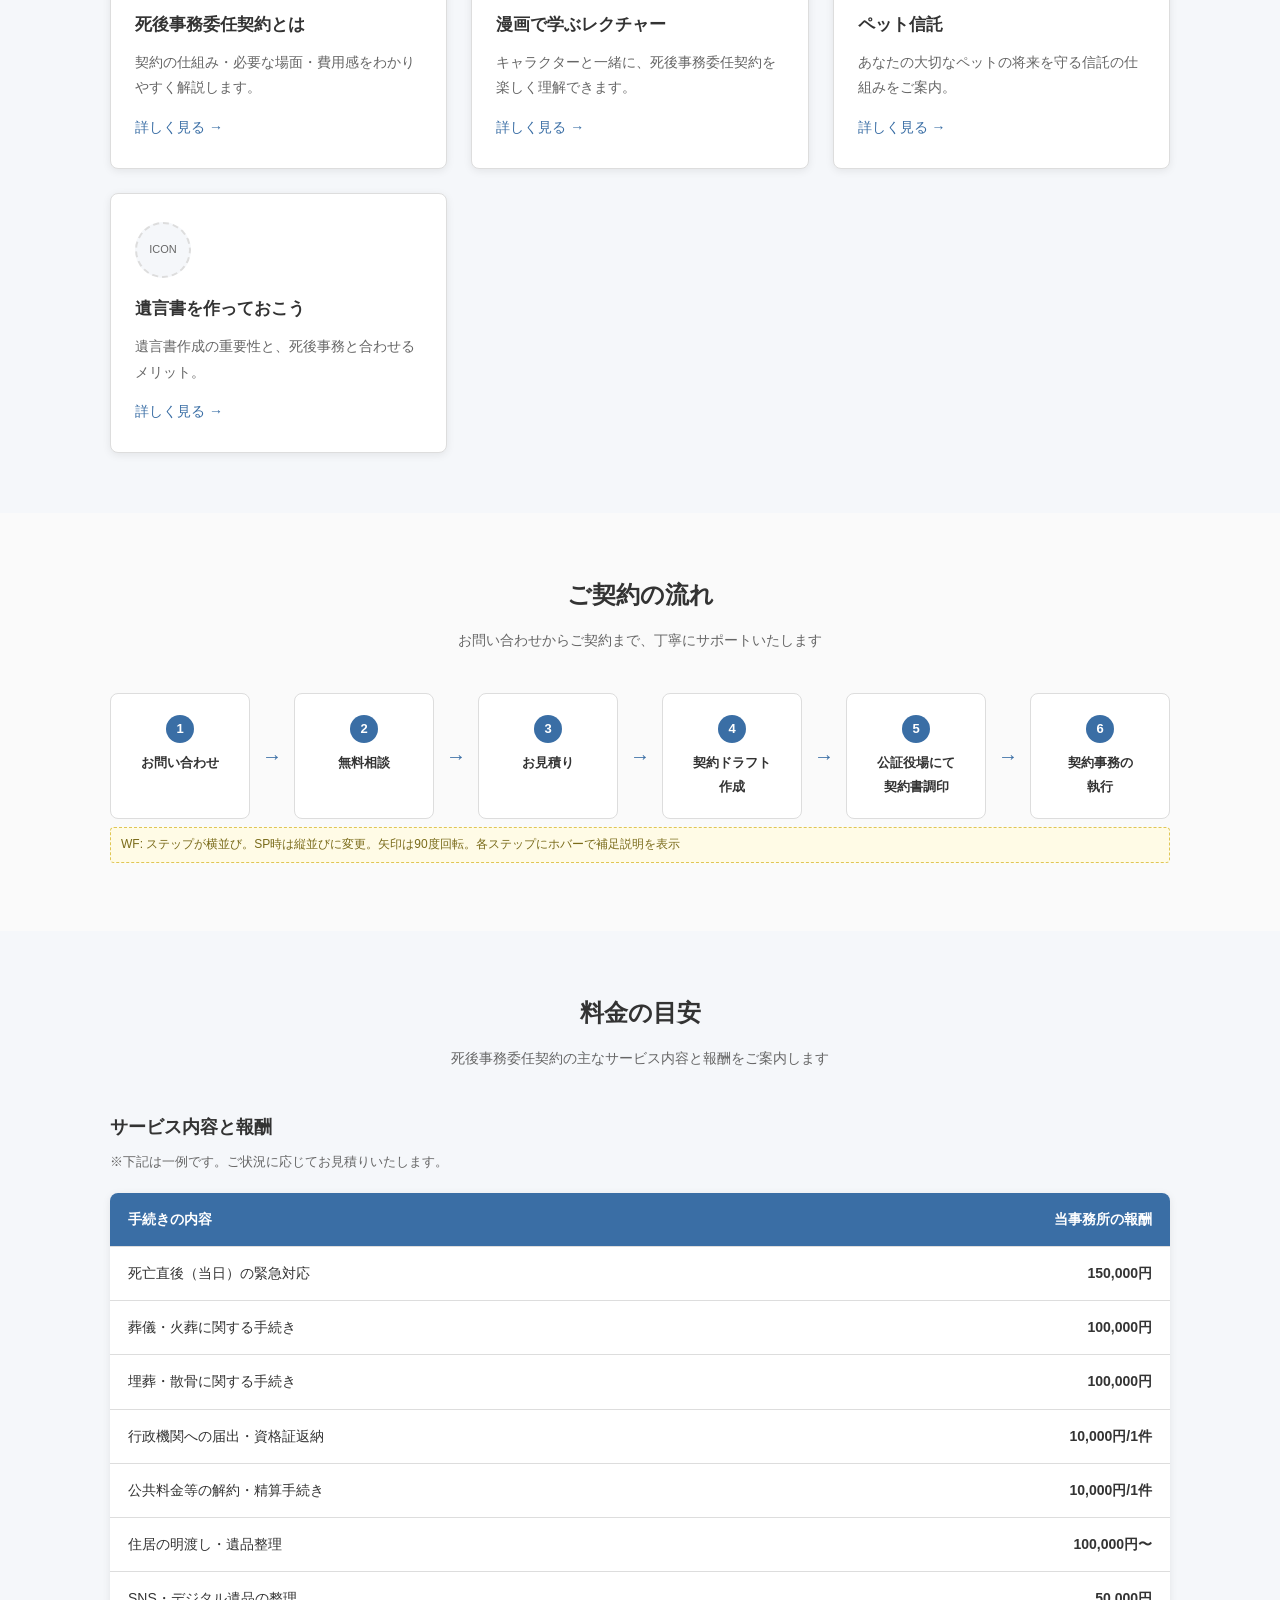
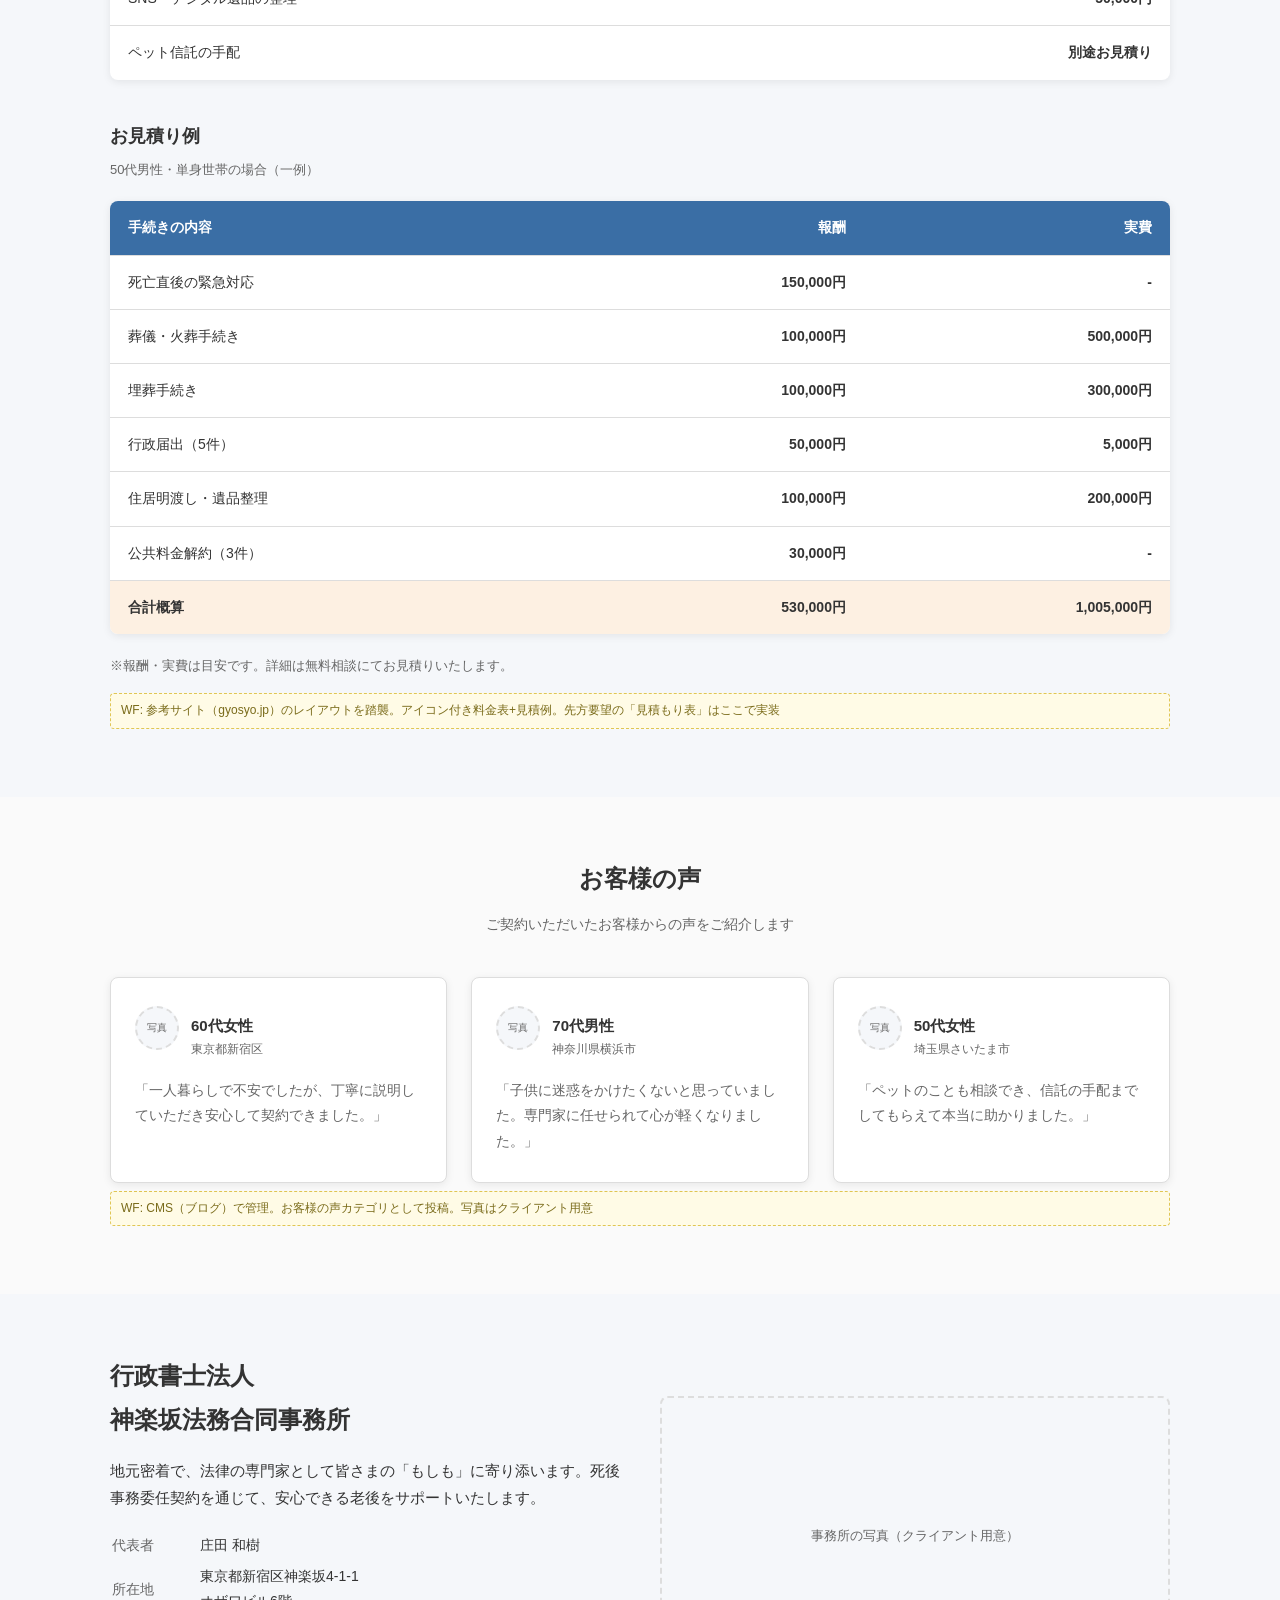
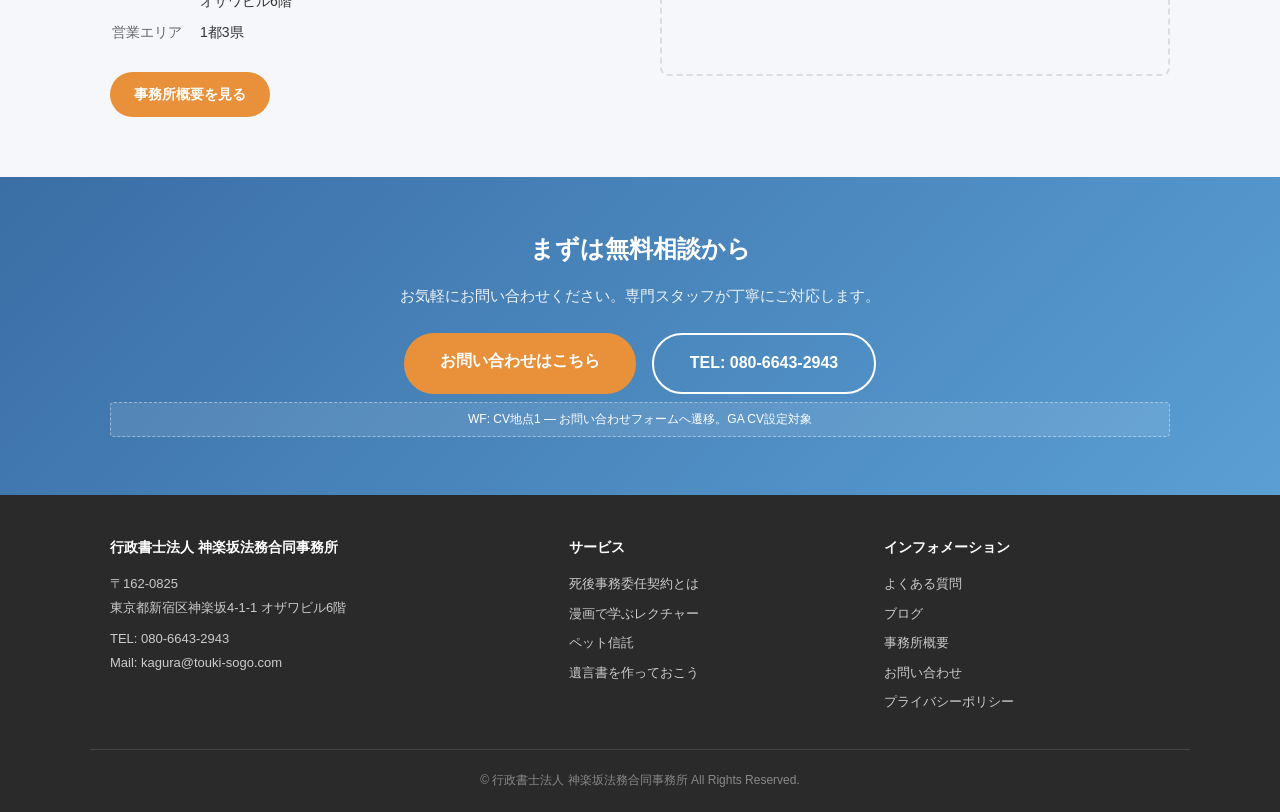
==== commit 55948e01: "かぐらちゃんキャラクター画像を各ページに反映" ====
--- a/index.html
+++ b/index.html
@@ -37,9 +37,12 @@
   <div class="container">
     <h1>あなたの「もしも」に備える<br>死後事務委任契約</h1>
     <p>お一人さまでも安心。葬儀・届出・遺品整理まで、生前に全て決めておけます。</p>
-    <div class="hero-visual">
-      <p>メインビジュアル（スライドショー 3枚）</p>
-      <p style="margin-top:12px;">キャラクター: かぐらちゃん / 相続太郎 / きなこちゃん</p>
+    <div class="hero-visual" style="display:flex;align-items:center;justify-content:center;gap:30px;">
+      <img src="images/kagura.png" alt="かぐらちゃん" style="height:180px;">
+      <div>
+        <p>メインビジュアル（スライドショー 3枚）</p>
+        <p style="margin-top:12px;">キャラクター: かぐらちゃん / 相続太郎 / きなこちゃん</p>
+      </div>
     </div>
     <div class="wf-note">WF: スライドショー3枚構成。キャラクターが吹き出しでポイント解説。SP時は1枚表示＋スワイプ</div>
   </div>
@@ -80,7 +83,11 @@
         </div>
       </div>
     </div>
-    <div class="wf-note">WF: ターゲット訴求セクション。キャラクター（きなこちゃん）がサイドで吹き出し「一人で悩まないでくださいね」</div>
+    <div style="text-align:center;margin-top:24px;">
+      <img src="images/kagura.png" alt="かぐらちゃん" style="height:120px;">
+      <p style="background:#fff;display:inline-block;padding:8px 16px;border-radius:20px;border:1px solid var(--color-border);font-size:14px;margin-top:8px;position:relative;">一人で悩まないでくださいね</p>
+    </div>
+    <div class="wf-note">WF: ターゲット訴求セクション。キャラクターが吹き出しで案内</div>
   </div>
 </section>
 
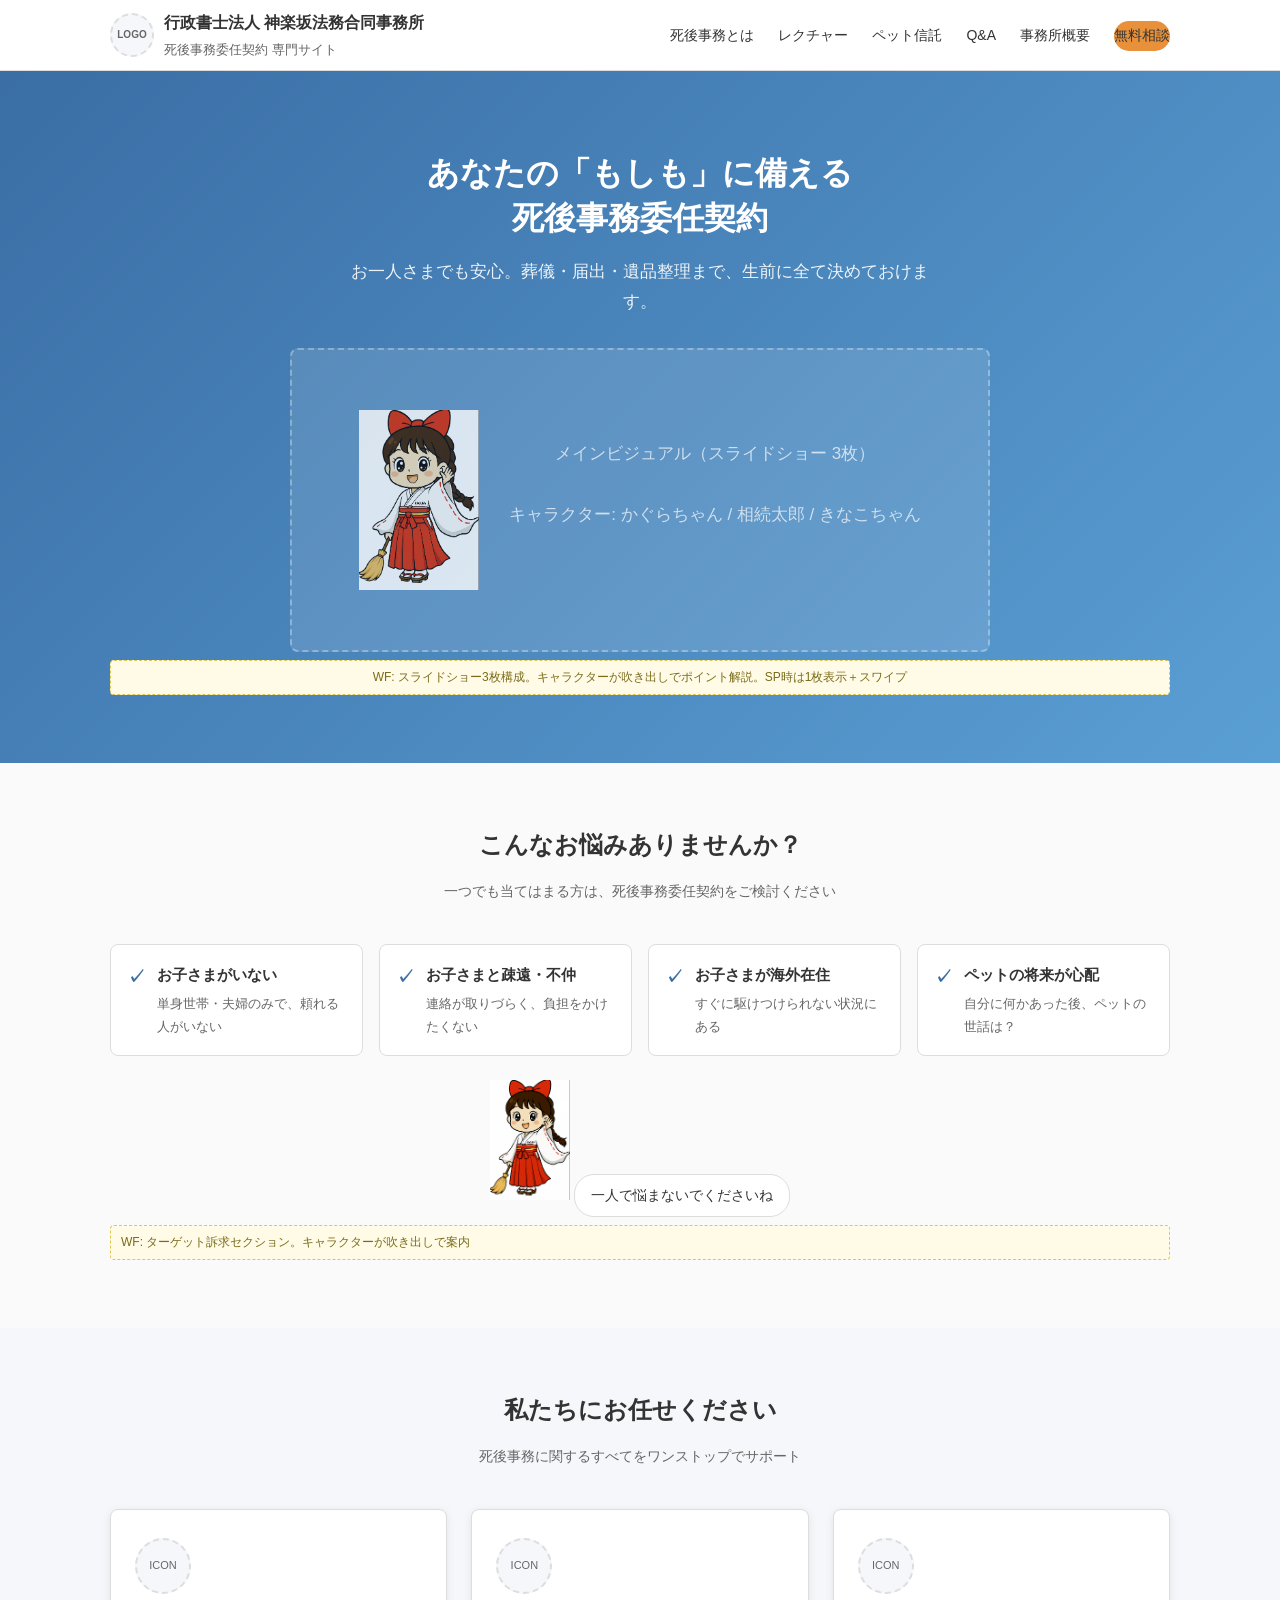
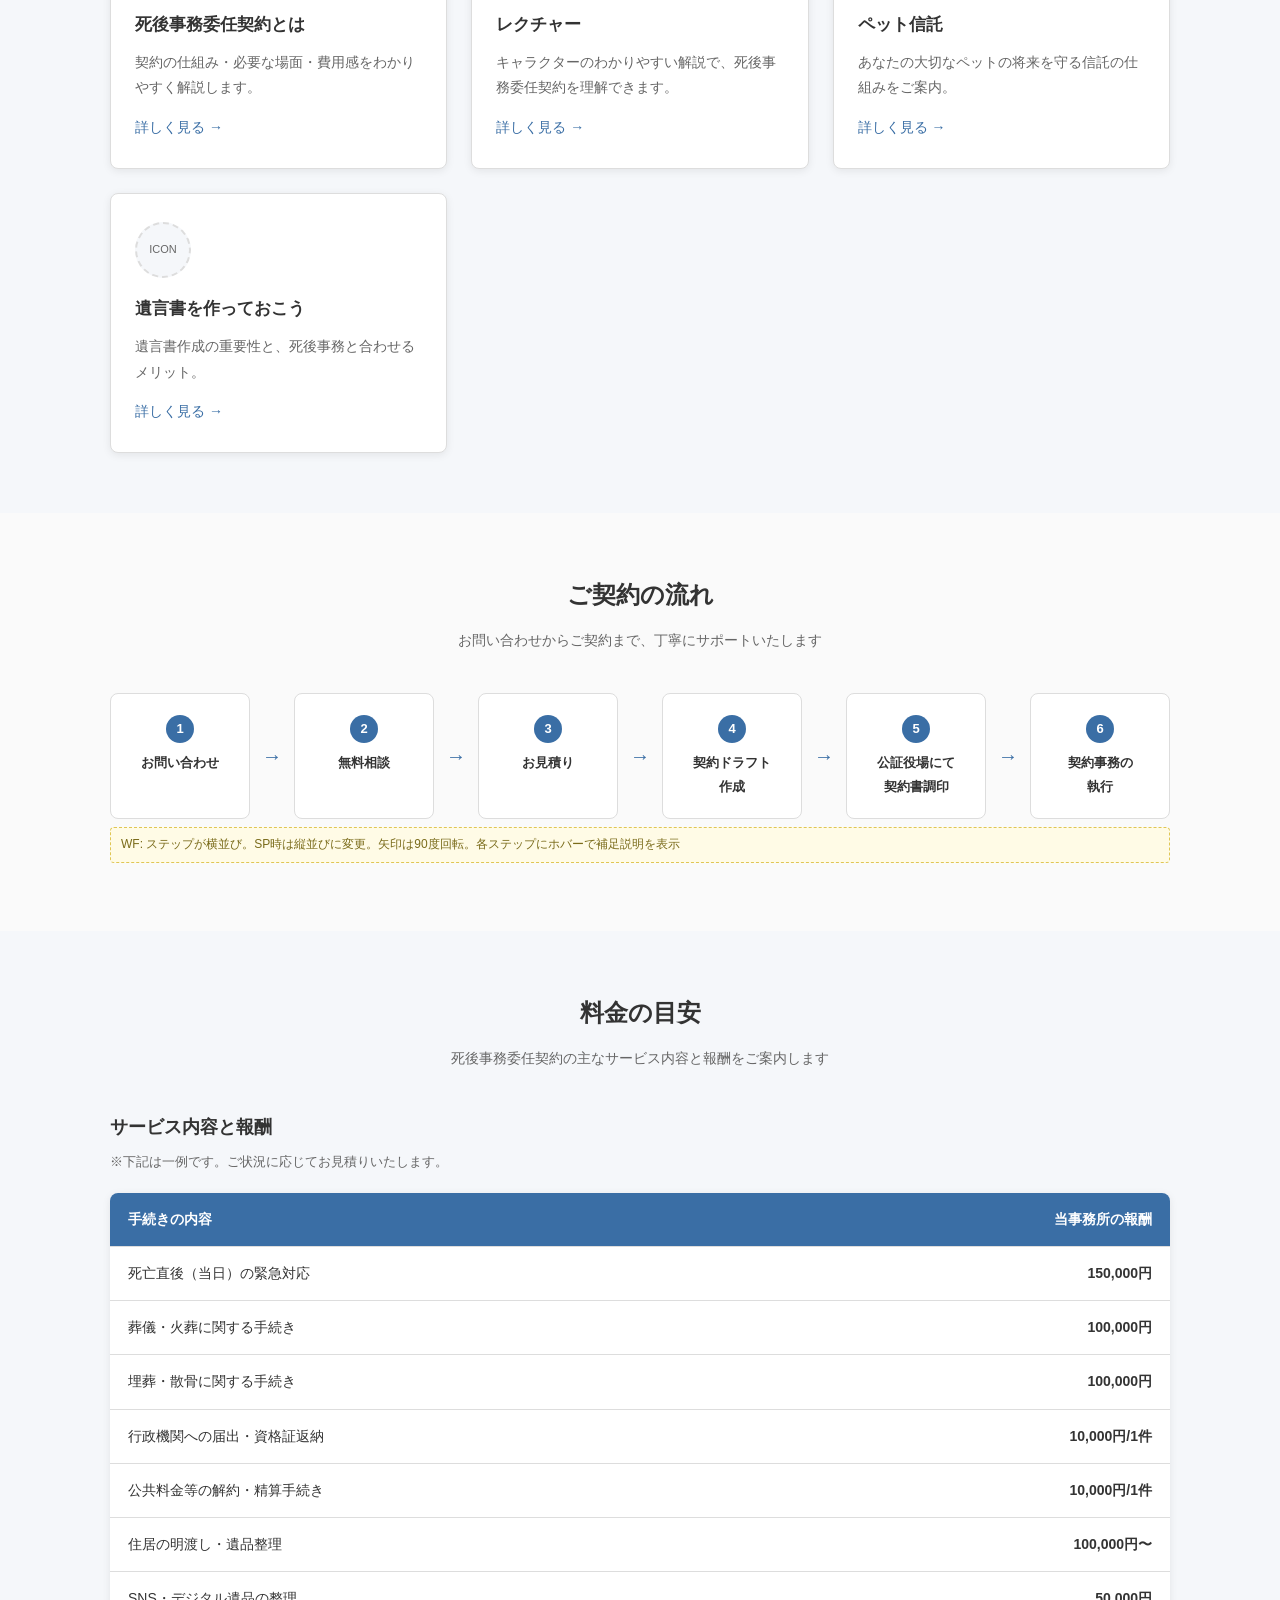
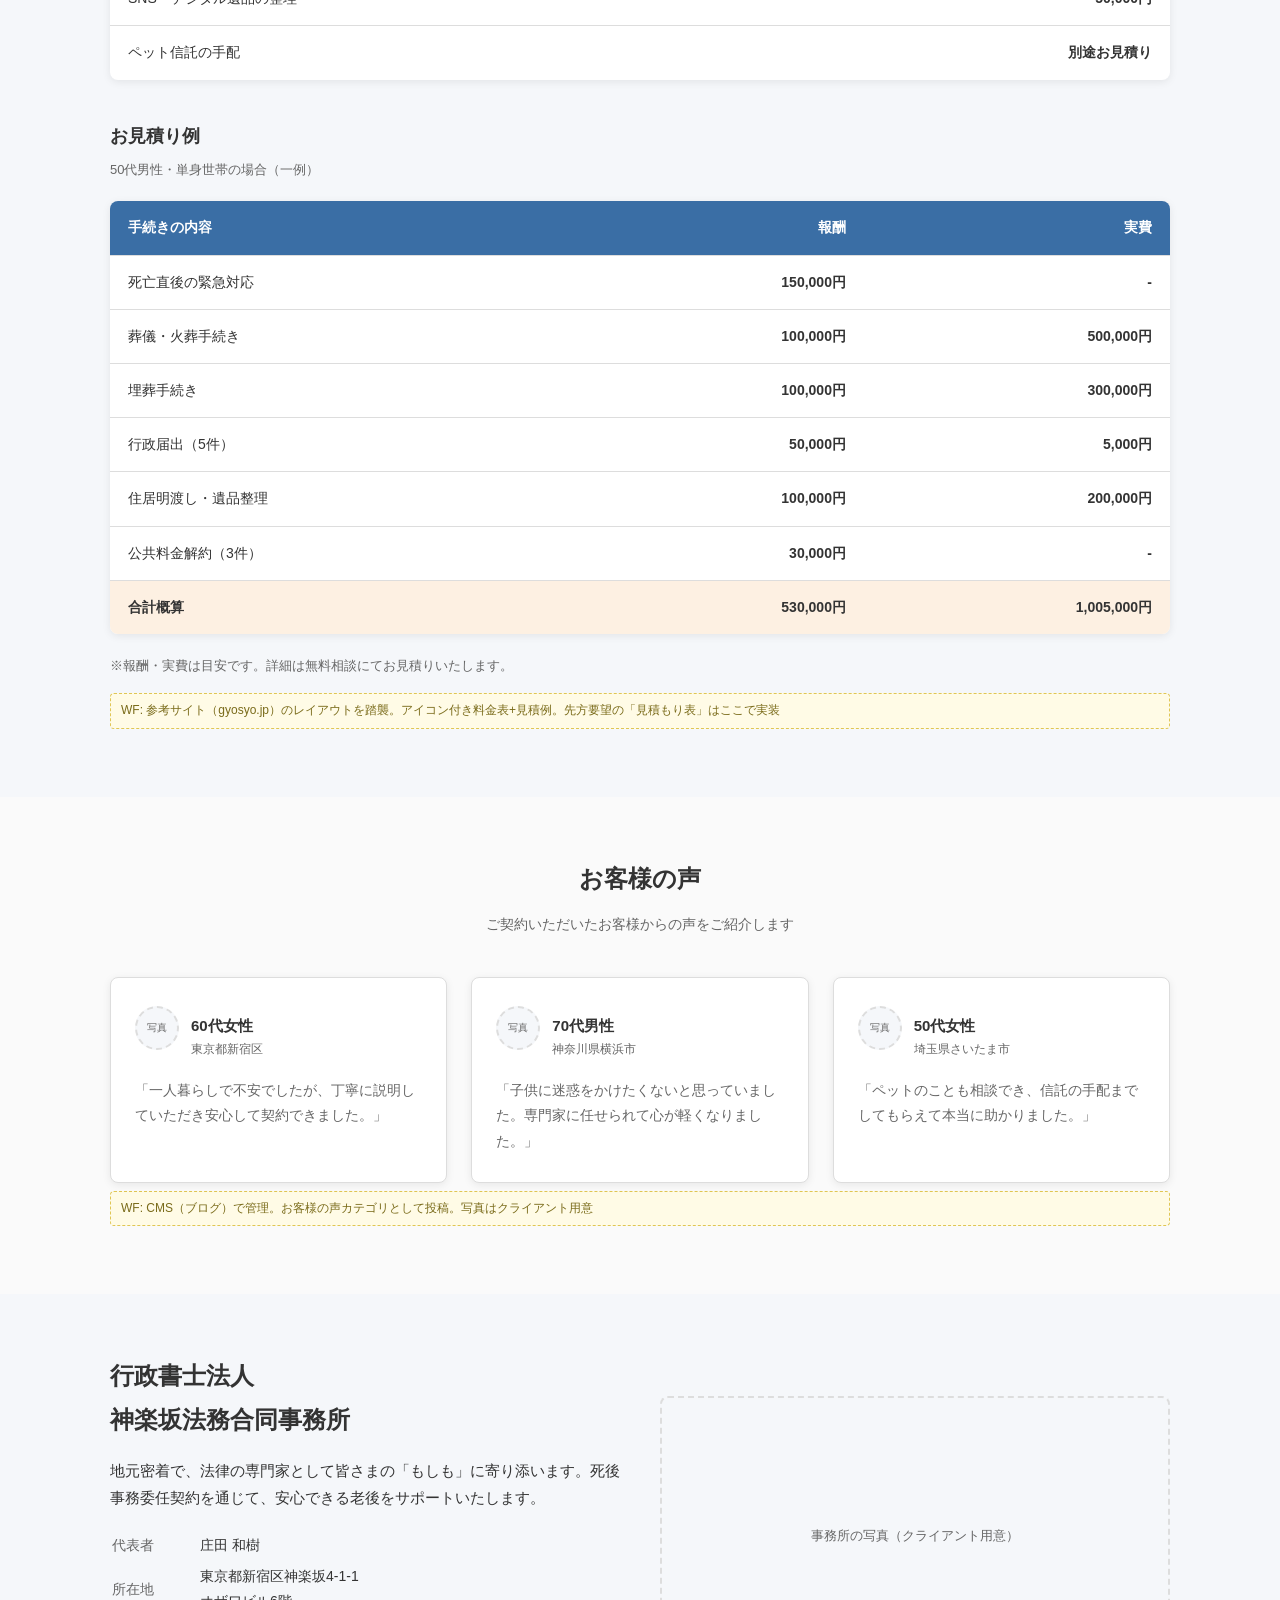
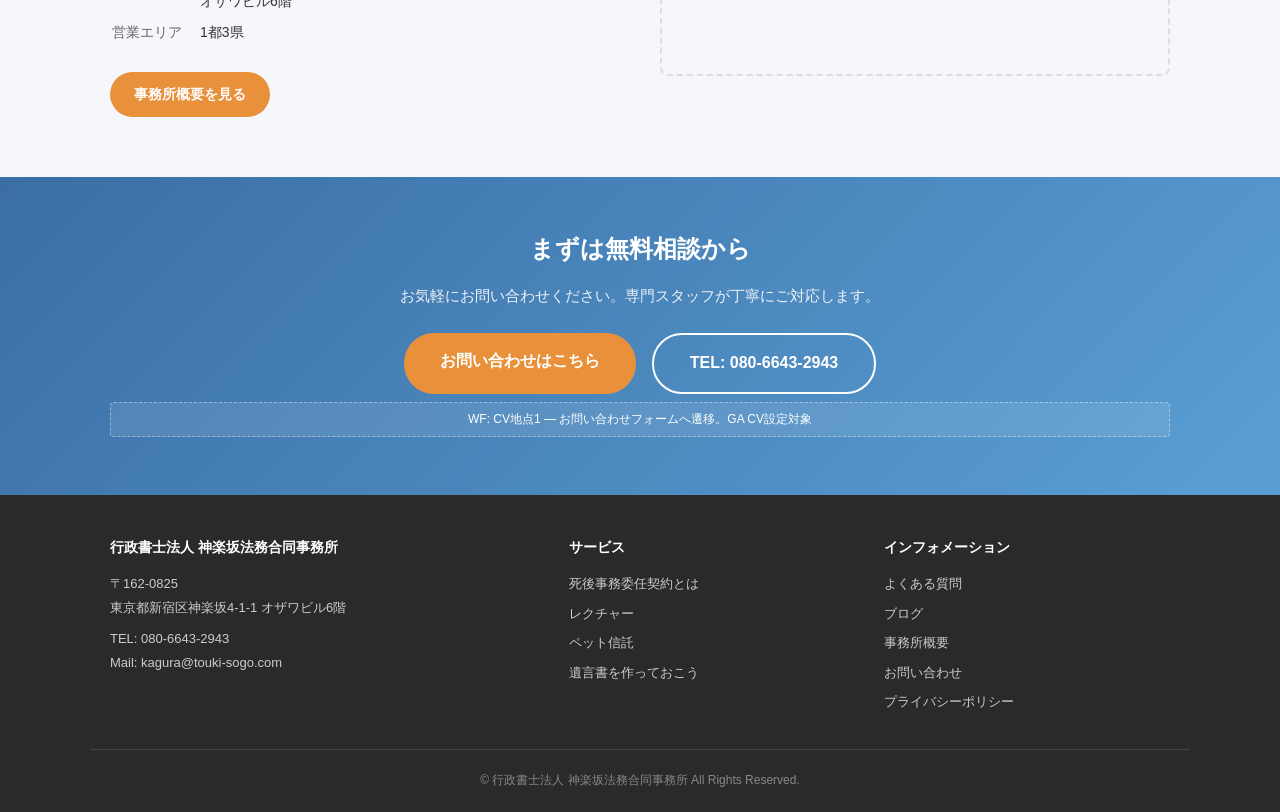
==== commit d5d06c7d: "漫画要素を削除、キャラクター補足形式に変更 - lecture.html: 漫画パネル→テキスト解説+キャラ吹き出し補足に全面差替え - 全ページ: 「漫画で学ぶレクチャー」→「レクチャー」に統一" ====
--- a/index.html
+++ b/index.html
@@ -105,8 +105,8 @@
       </a>
       <a href="lecture.html" class="card" style="text-decoration:none;color:inherit;">
         <div class="card-icon">ICON</div>
-        <h3>漫画で学ぶレクチャー</h3>
-        <p>キャラクターと一緒に、死後事務委任契約を楽しく理解できます。</p>
+        <h3>レクチャー</h3>
+        <p>キャラクターのわかりやすい解説で、死後事務委任契約を理解できます。</p>
         <span class="card-link">詳しく見る &rarr;</span>
       </a>
       <a href="pet-trust.html" class="card" style="text-decoration:none;color:inherit;">
@@ -360,7 +360,7 @@
       <h4>サービス</h4>
       <ul>
         <li><a href="about-shigojumu.html">死後事務委任契約とは</a></li>
-        <li><a href="lecture.html">漫画で学ぶレクチャー</a></li>
+        <li><a href="lecture.html">レクチャー</a></li>
         <li><a href="pet-trust.html">ペット信託</a></li>
         <li><a href="will.html">遺言書を作っておこう</a></li>
       </ul>
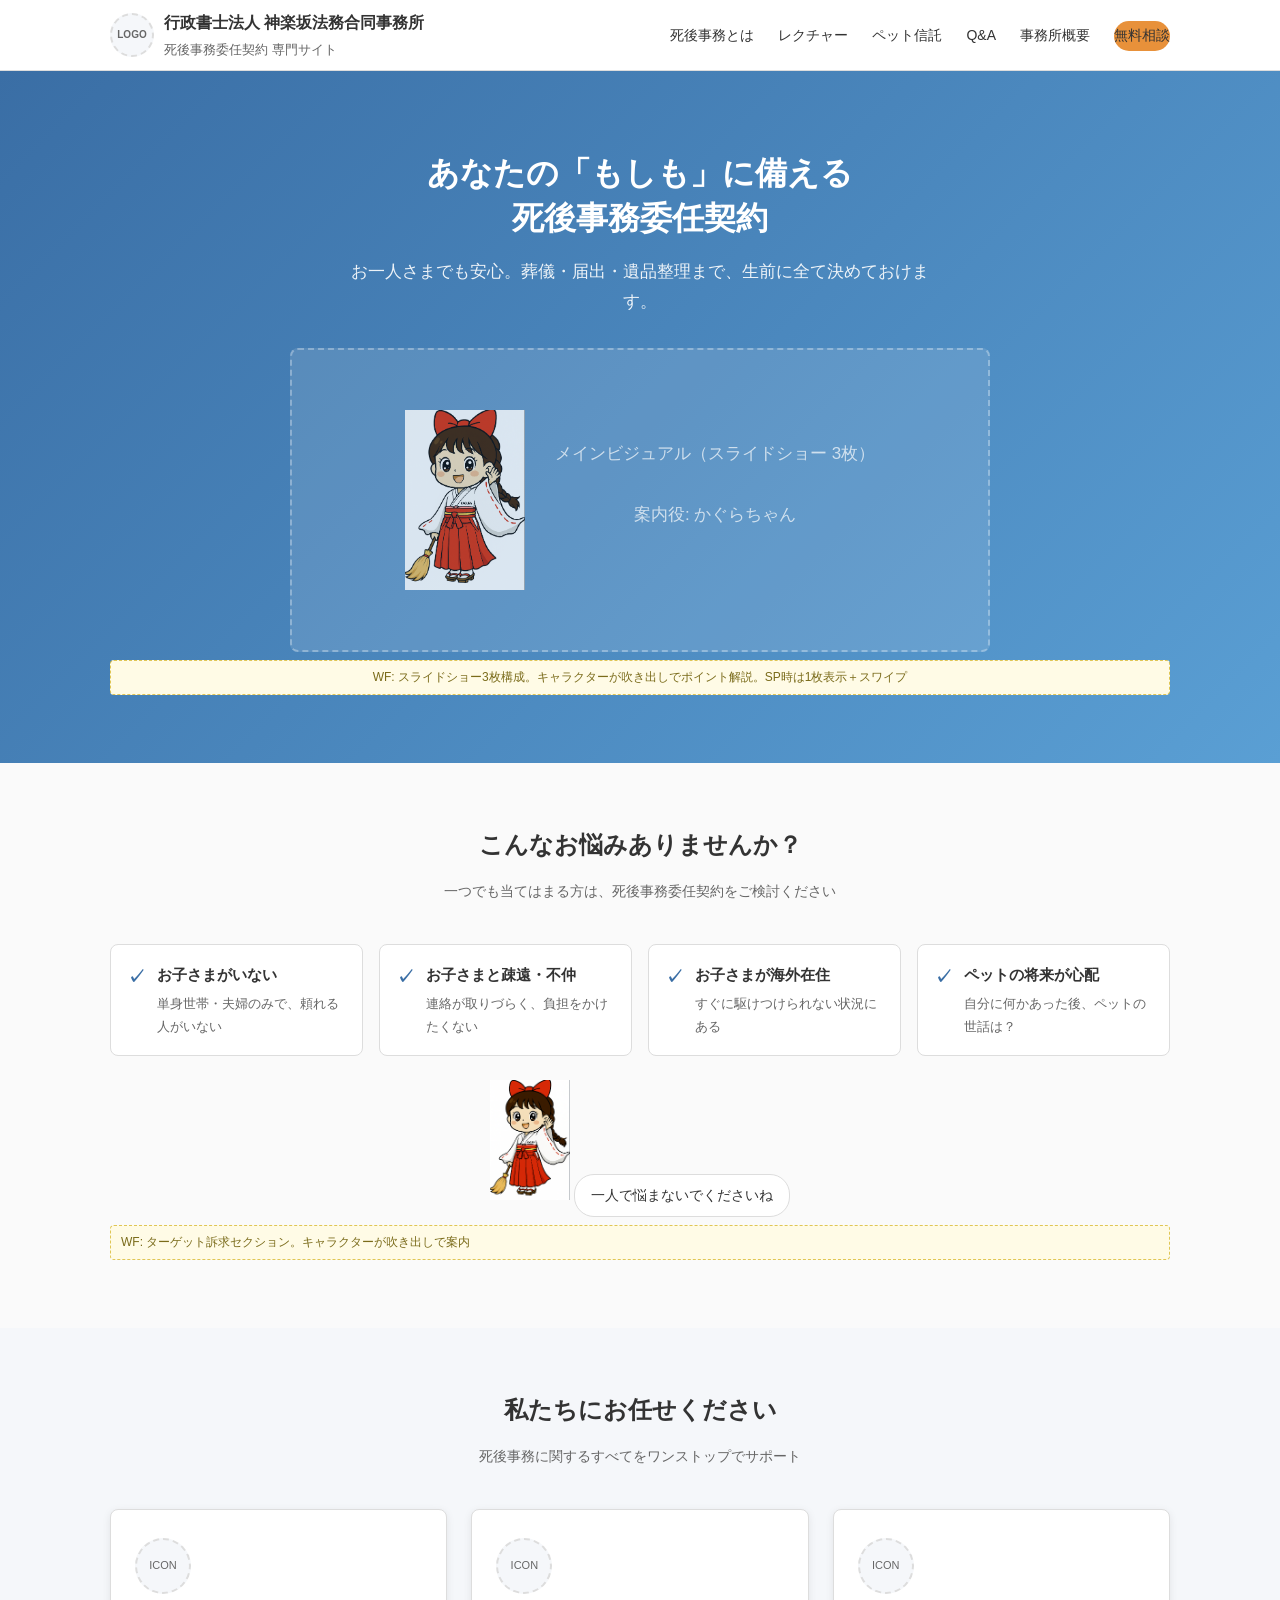
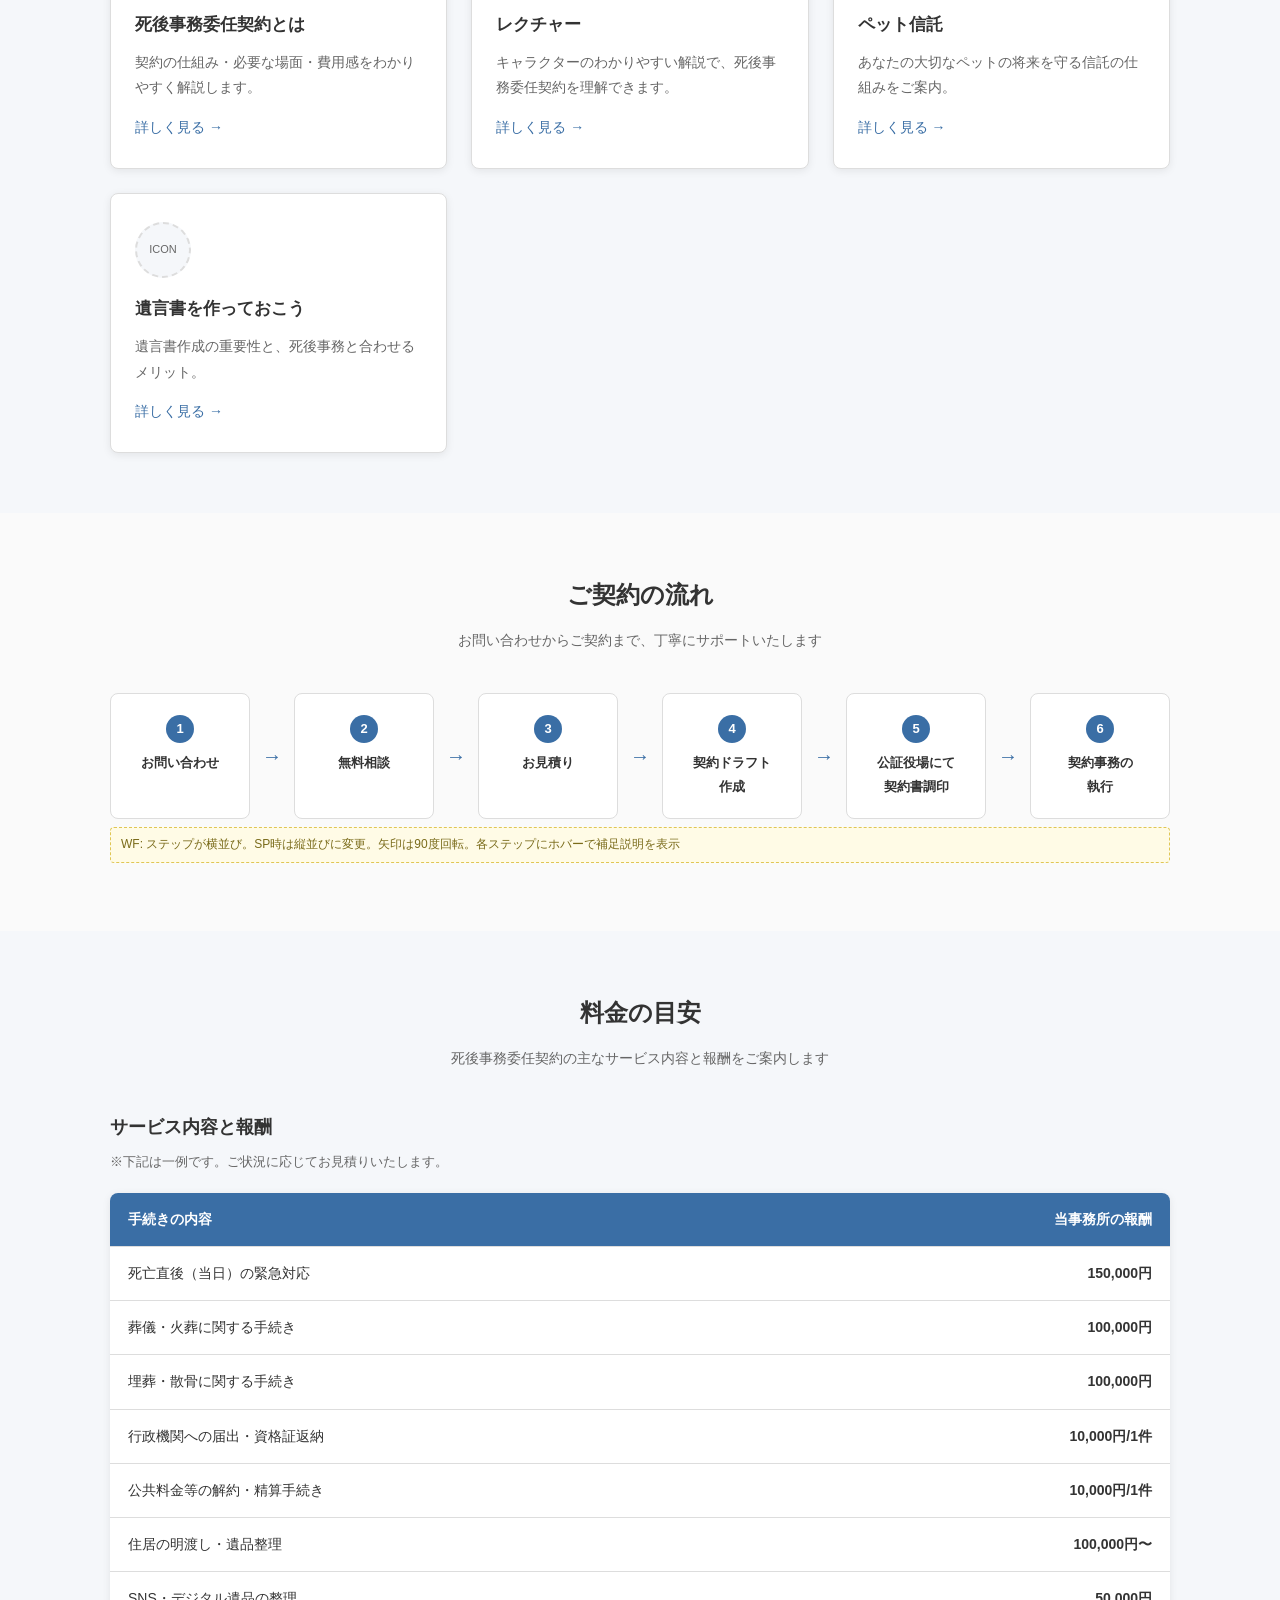
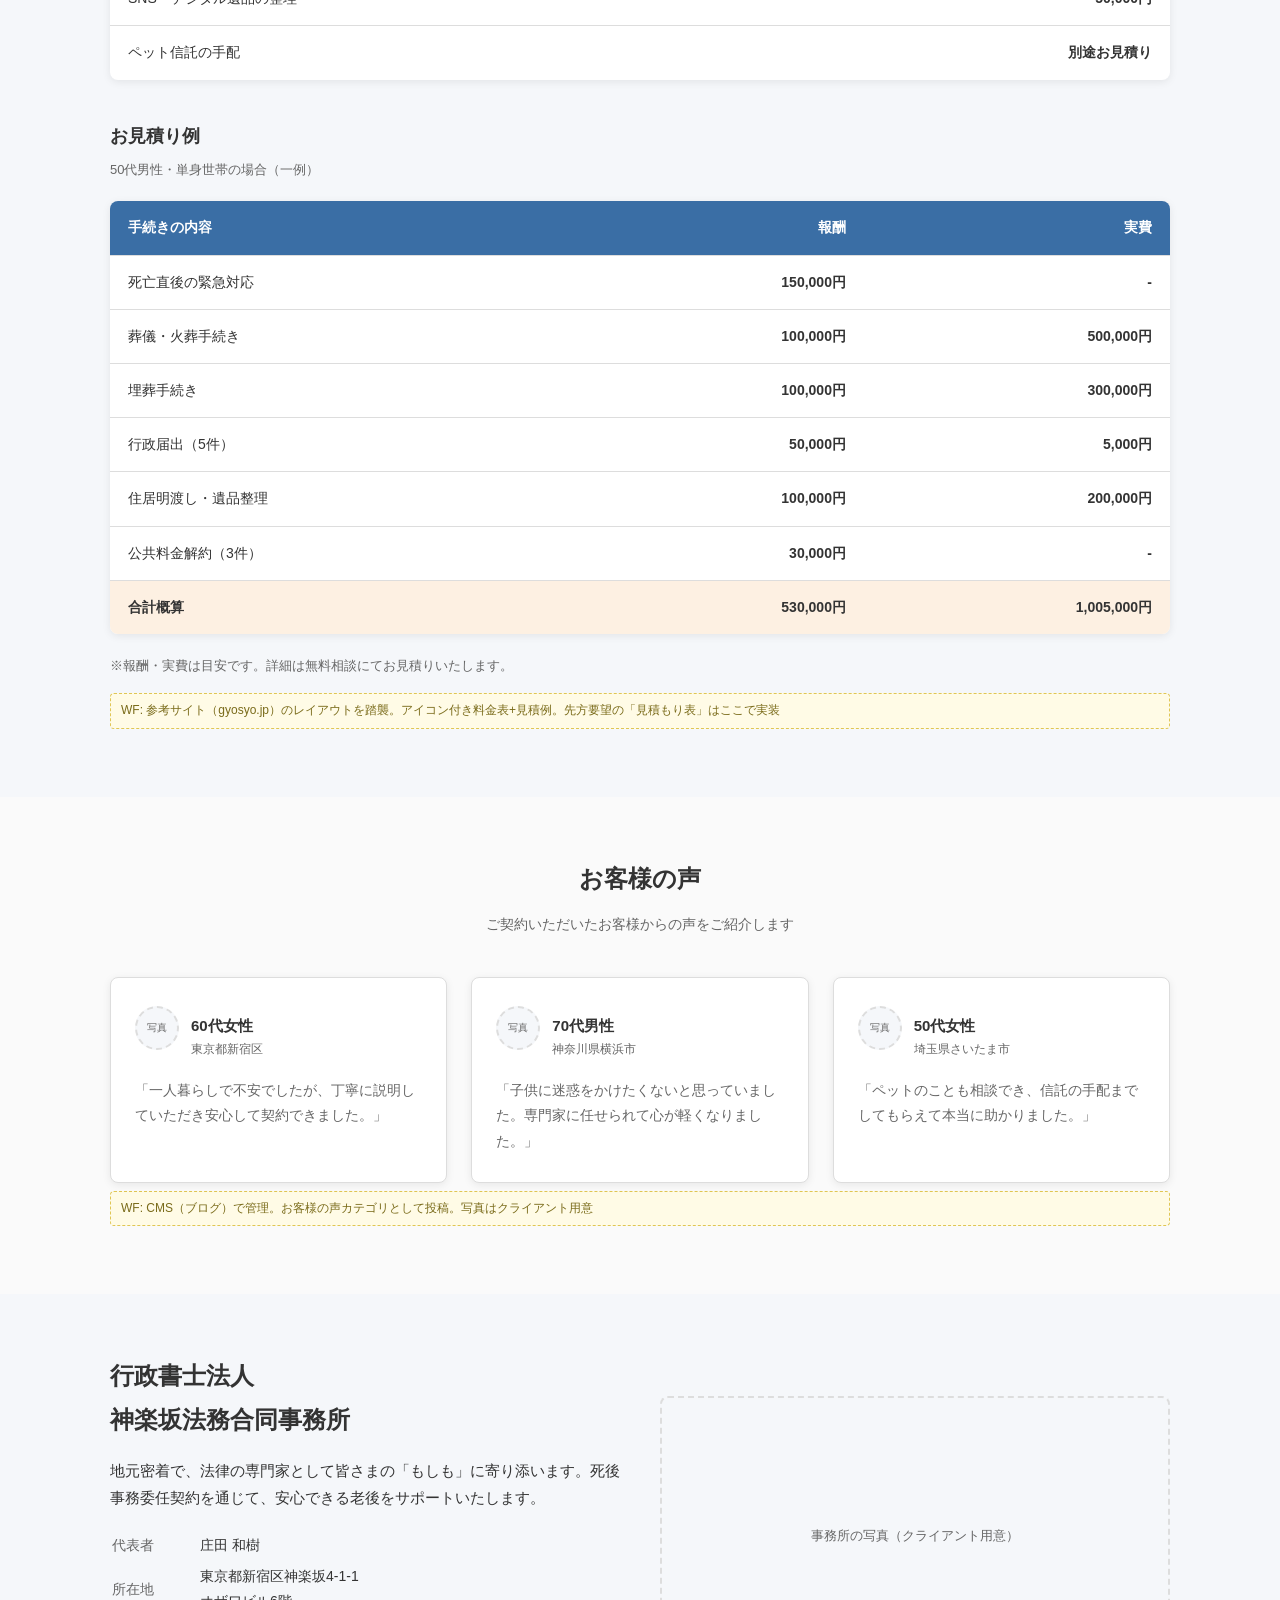
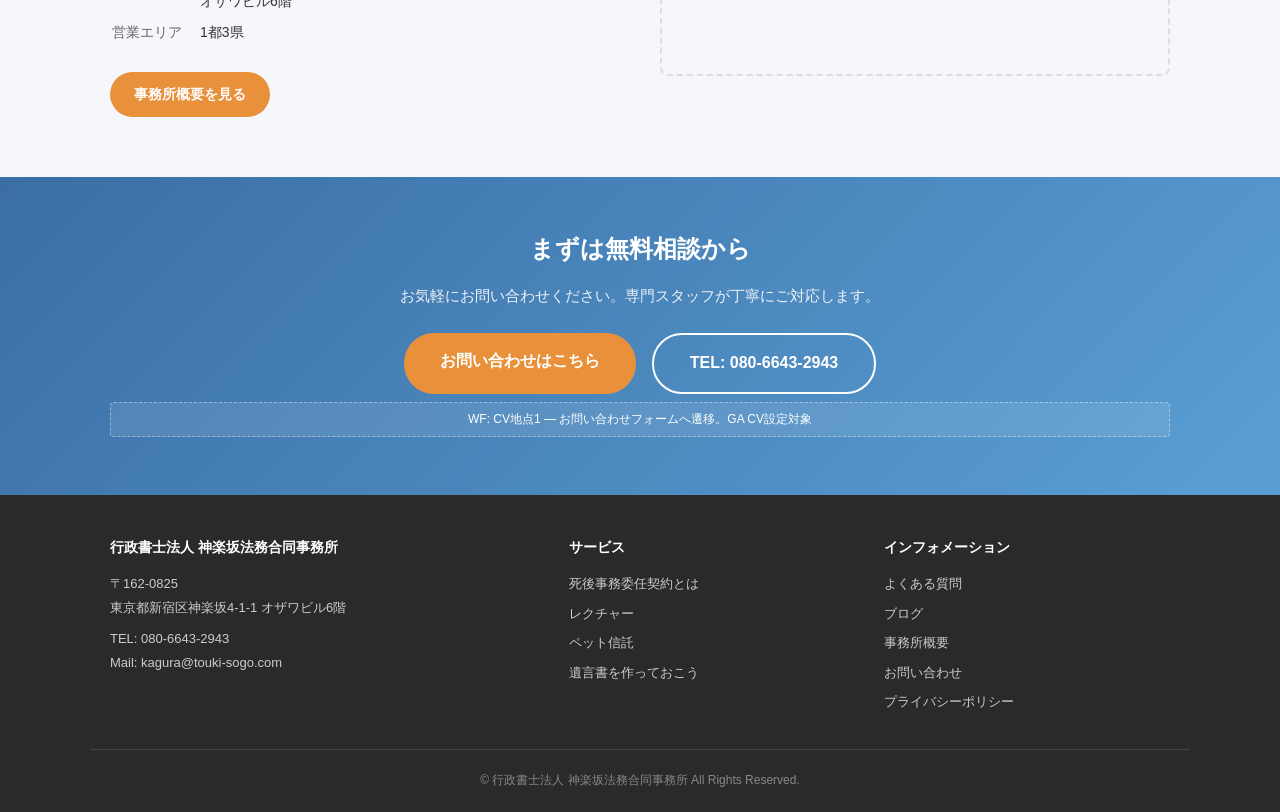
==== commit a7f68c51: "キャラクターをかぐらちゃんのみに統一（相続太郎・きなこちゃん削除）" ====
--- a/index.html
+++ b/index.html
@@ -41,7 +41,7 @@
       <img src="images/kagura.png" alt="かぐらちゃん" style="height:180px;">
       <div>
         <p>メインビジュアル（スライドショー 3枚）</p>
-        <p style="margin-top:12px;">キャラクター: かぐらちゃん / 相続太郎 / きなこちゃん</p>
+        <p style="margin-top:12px;">案内役: かぐらちゃん</p>
       </div>
     </div>
     <div class="wf-note">WF: スライドショー3枚構成。キャラクターが吹き出しでポイント解説。SP時は1枚表示＋スワイプ</div>
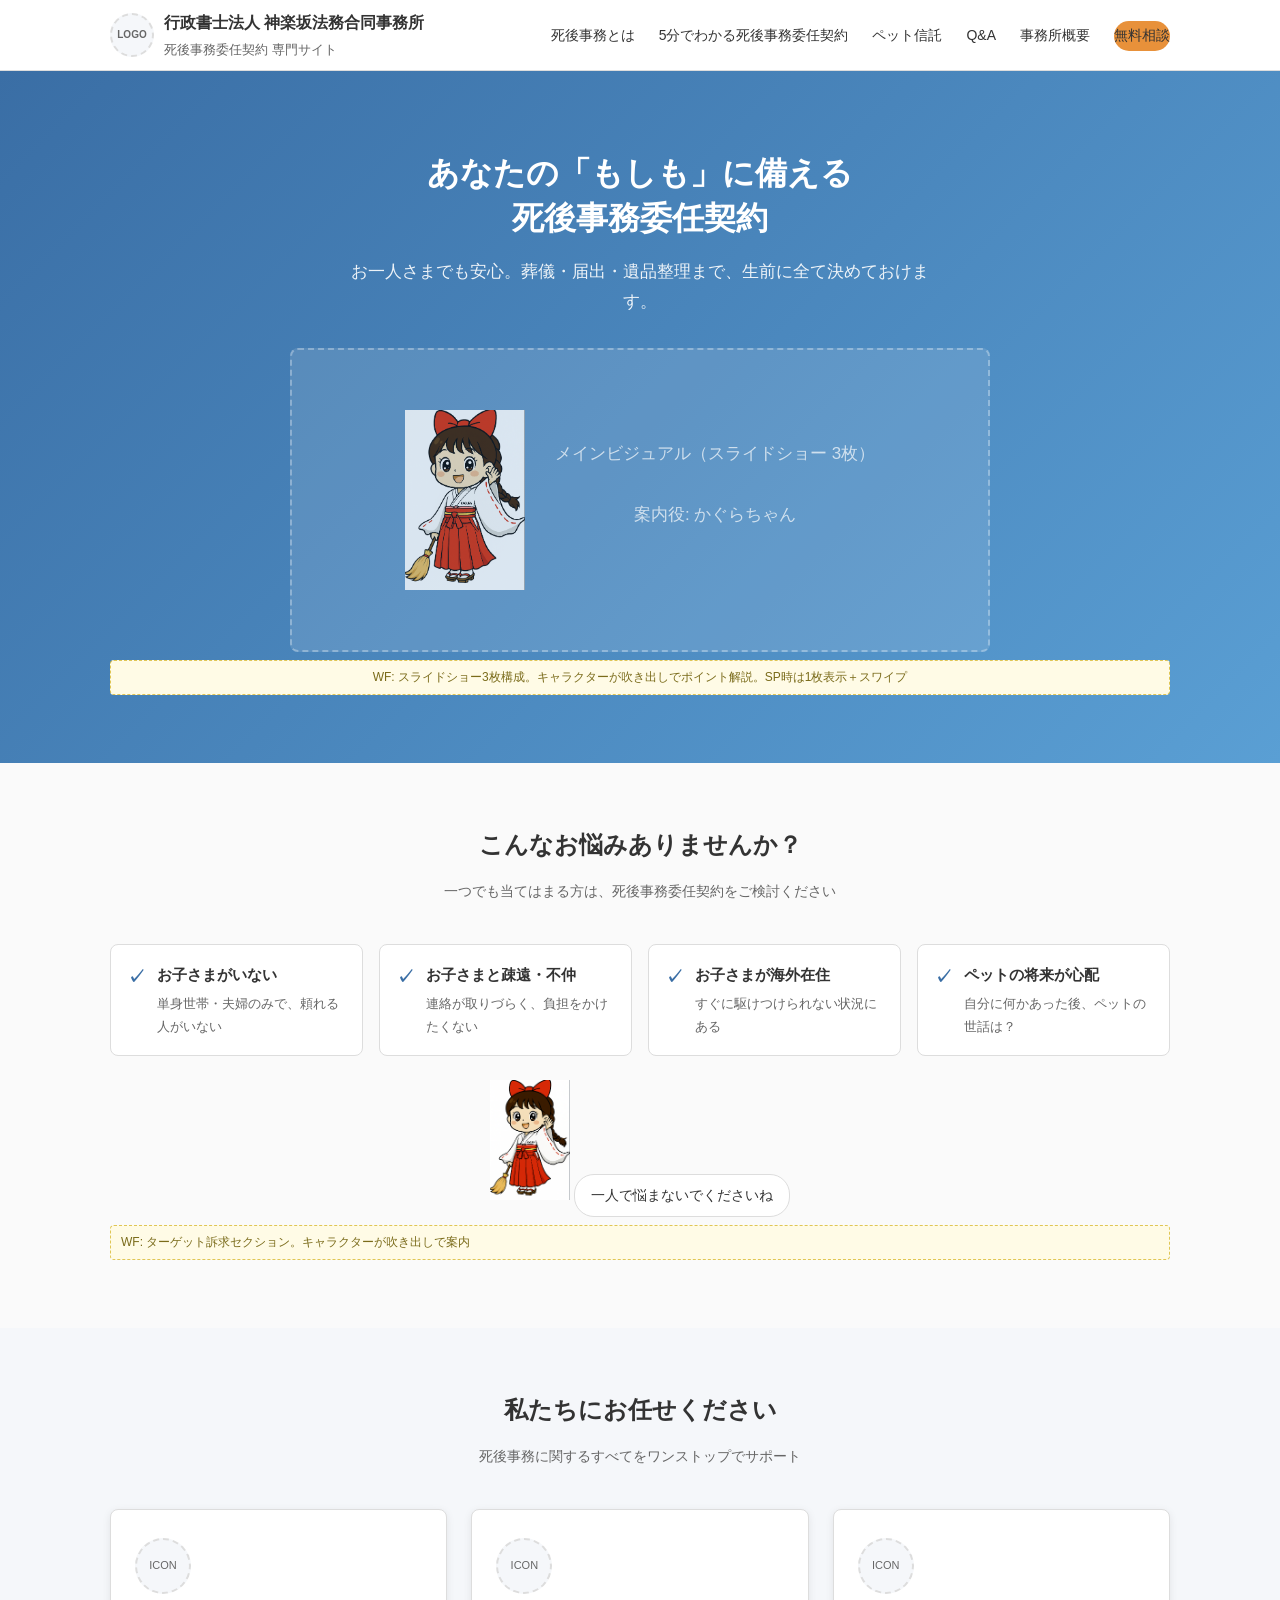
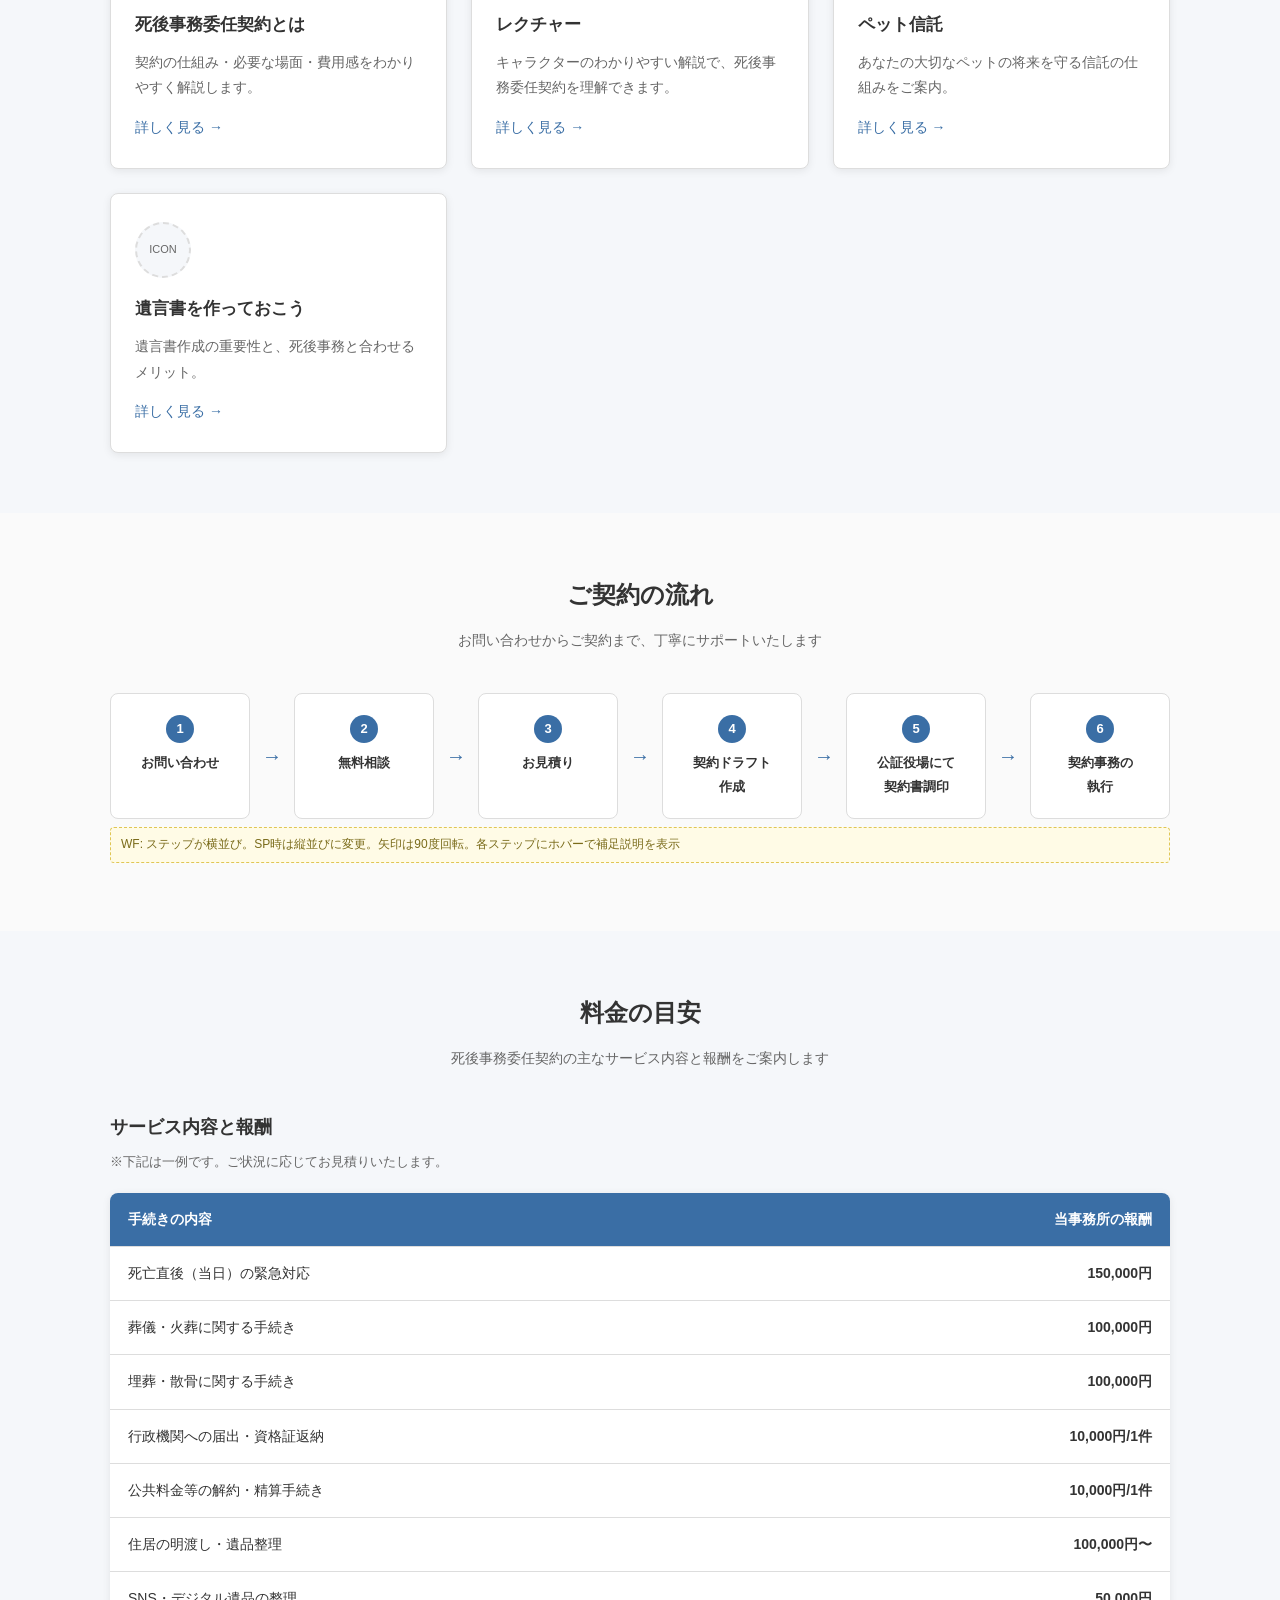
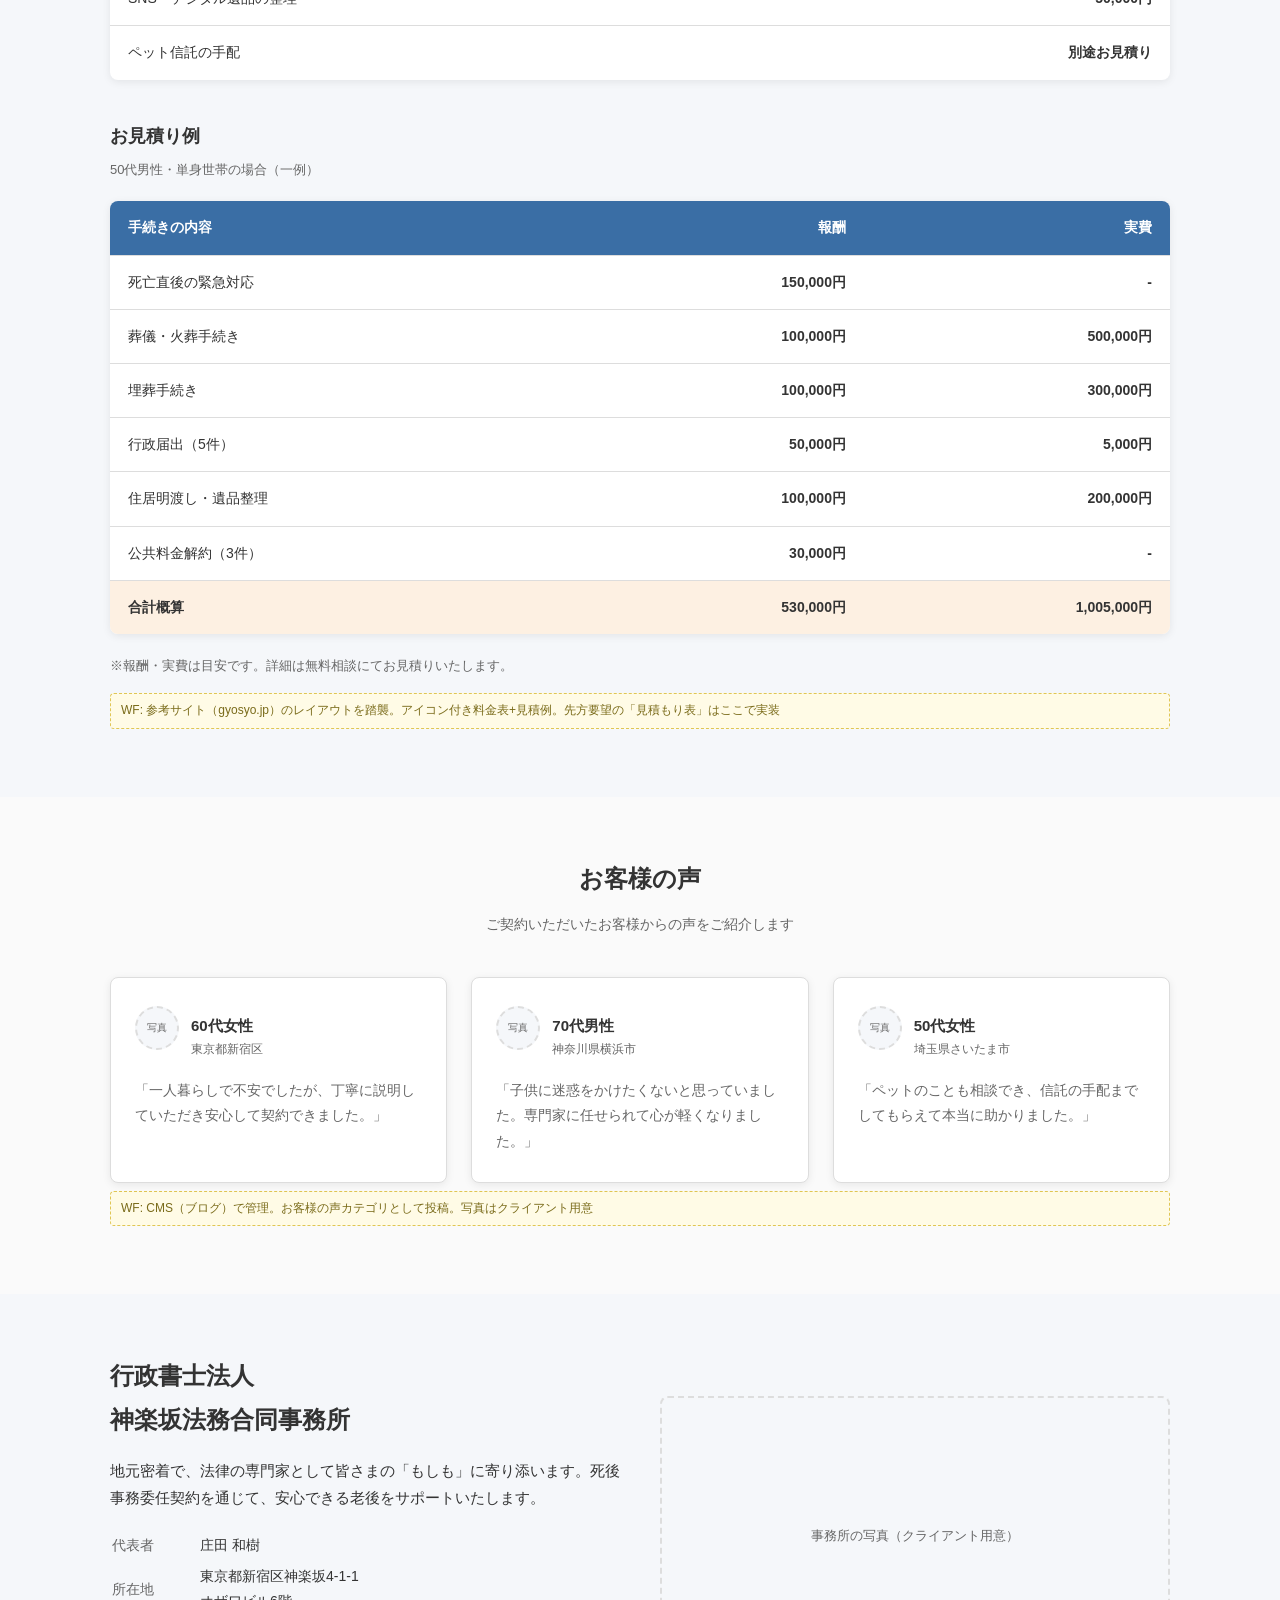
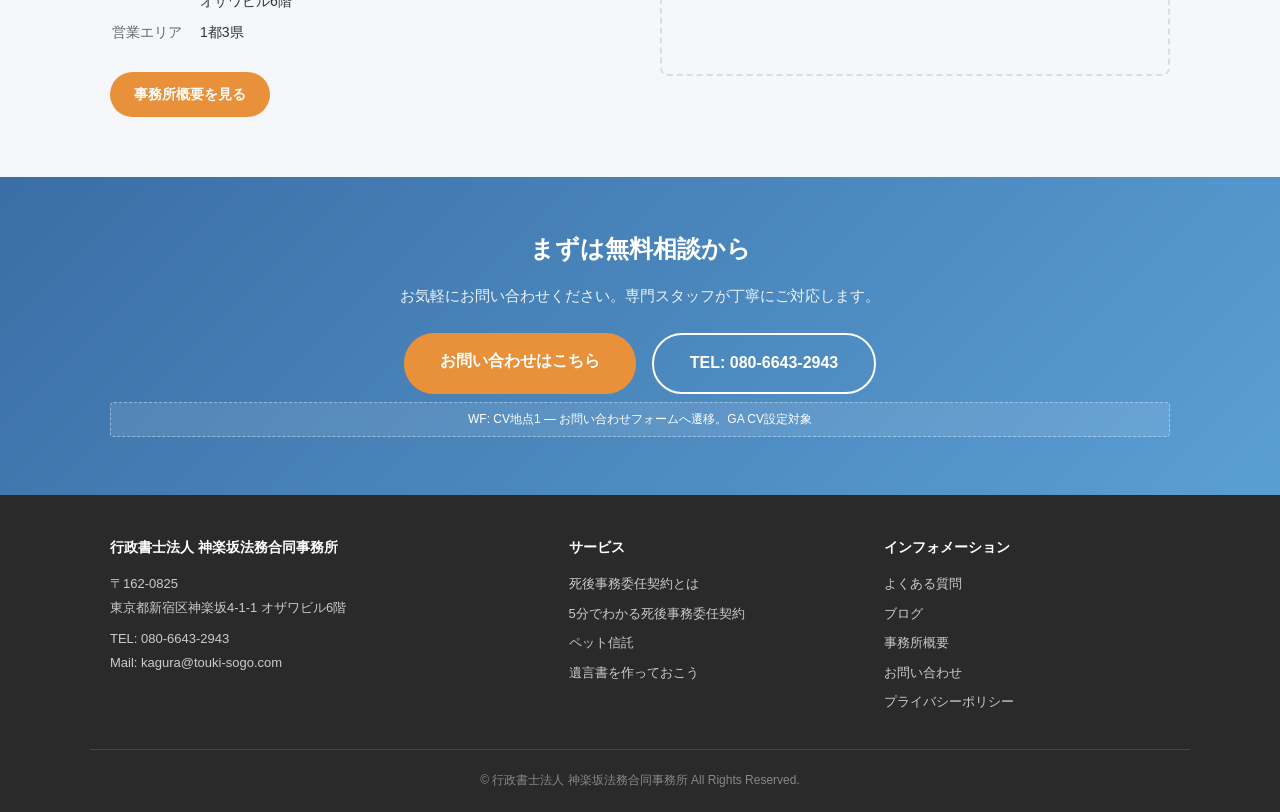
==== commit 40a89300: "Q&Aカテゴリを4つに再構成（費用関係・法律・葬儀埋葬・死後事務全般）、レクチャー→5分でわかる死後事務委任契約" ====
--- a/index.html
+++ b/index.html
@@ -21,7 +21,7 @@
     <nav class="global-nav">
       <ul>
         <li><a href="about-shigojumu.html">死後事務とは</a></li>
-        <li><a href="lecture.html">レクチャー</a></li>
+        <li><a href="lecture.html">5分でわかる死後事務委任契約</a></li>
         <li><a href="pet-trust.html">ペット信託</a></li>
         <li><a href="qa.html">Q&A</a></li>
         <li><a href="office.html">事務所概要</a></li>
@@ -360,7 +360,7 @@
       <h4>サービス</h4>
       <ul>
         <li><a href="about-shigojumu.html">死後事務委任契約とは</a></li>
-        <li><a href="lecture.html">レクチャー</a></li>
+        <li><a href="lecture.html">5分でわかる死後事務委任契約</a></li>
         <li><a href="pet-trust.html">ペット信託</a></li>
         <li><a href="will.html">遺言書を作っておこう</a></li>
       </ul>
